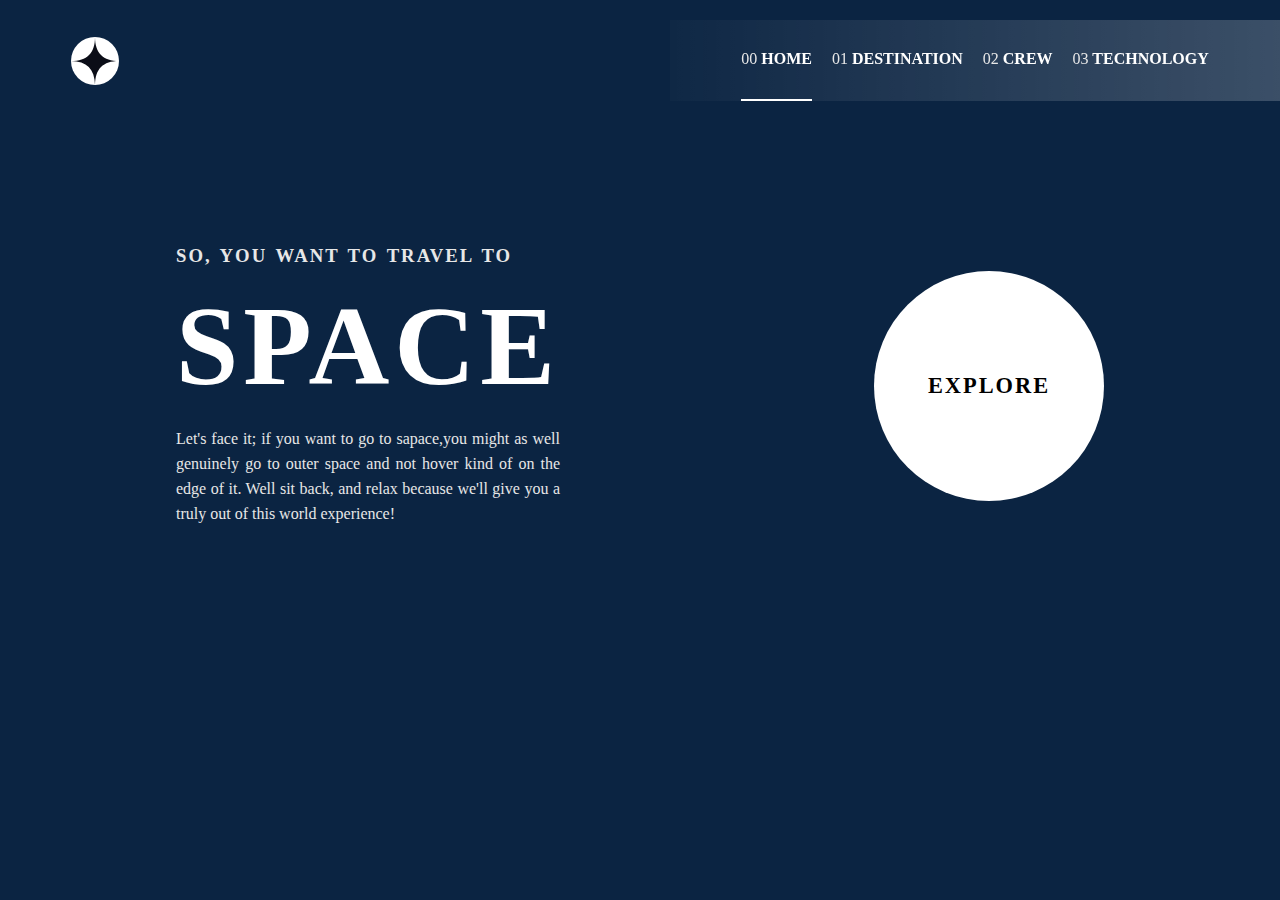
==== index.html @ b5adf83d "Update index.html" ====
<!DOCTYPE html>
<html dir="ltr" lang="en">
    <head>
    <meta charset="utf-8">
        <title>project_18-media_query</title>
        <link rel="stylesheet" href="project_18-media_query.css" type="text/css">
        <meta name="viewport" content="width=device-width, initial-scale=1.0">
    </head>
    <body>
        <!-- start header -->
                                                <!-- <p class="paraghrapgh">hello world</p>
                                                <p class="paraghrapgh">hello world</p>
                                                <p class="paraghrapgh">hello world</p>      ==      p.{hello world}.paraghrapgh*5
                                                <p class="paraghrapgh">hello world</p>
                                                <p class="paraghrapgh">hello world</p> -->
        <!-- Start <header> -->
        <!-- header_top -->
        <div id="header_top">
            <!-- navbar -->
            <div class="navbar">
                <!-- logo -->
                <div class="logo">
                    <svg xmlns="http://www.w3.org/2000/svg" width="48" height="48"><g fill="none" fill-rule="evenodd"><circle cx="24" cy="24" r="24" fill="#FFF"/><path fill="#0B0D17" d="M24 0c0 16-8 24-24 24 15.718.114 23.718 8.114 24 24 0-16 8-24 24-24-16 0-24-8-24-24z"/></g></svg>
                </div>
                <div class="line"></div>
                <!-- navigation -->
                <nav class="nav_main">
                    <ul>
                        <li><a href="#"><span>00</span> HOME</a></li>
                        <li><a href="#"><span>01</span> DESTINATION</a></li>
                        <li><a href="#"><span>02</span> CREW</a></li>
                        <li><a href="#"><span>03</span> TECHNOLOGY</a></li>
                    </ul>
                </nav>
                <!-- humbrger menu --> 
                <div class="humbrger_menu">
                    <div class="bar"></div>
                    <div class="bar"></div>
                    <div class="bar"></div>
                </div>
            </div>
        </div>
        <!-- header_bottom -->
        <div id="header_bottom" title="Home">
            <div class="container">
                <!-- content_left -->
                <div class="content_left">
                    <h3>SO, YOU WANT TO TRAVEL TO</h3>
                    <h1>SPACE</h1>
                    <p>Let's face it; if you want to go to sapace,you might as well genuinely go to outer space and not hover kind of on the edge of it. Well sit back, and relax because we'll give you a truly out of this world experience!</p>
                </div>
                <!-- content_right -->
                <div class="content_right">
                    <div class="circle">
                        <h3>EXPLORE</h3>
                    </div>
                </div>
            </div>
        </div>
        <!-- end header bottom -->
        <!-- end </header> -->
        <!-- start main -->
        <main id="main">
            <section class="destination">

            </section>
        </main>

    </body>
</html>
---- project_18-media_query.css ----
*{margin: 0px;padding: 0px;box-sizing: border-box;list-style: none;outline: none;text-decoration: none;}
body{min-height: 100vh;font-family: 'Libre Baskerville', serif;background-color: #0b2442;}
:root{
    --value:71.25px;
}
/* start header_top */
body  #header_top{max-width:1440px;margin: 0px auto; min-height: var(--value);position: sticky;top:20px;z-index: 1;}
    /* start navbar */
body  #header_top .navbar{width: 95%;min-height: inherit;display: flex;justify-content: flex-end;align-items: center;position: relative;margin-left: 5%;}
        /* start logo */
body  #header_top .navbar .logo{position: absolute;left: 0px;}
body  #header_top .navbar .logo svg{display: block;}
        /* start line */
body  #header_top .navbar .line{width: 500px;height: 1px;background-color:#fff;position: absolute;left: calc(5% + 48px);z-index: 1;}
        /* start nav_main */
body  #header_top .navbar .nav_main{padding-right: 192px;padding-left: 10%;-webkit-backdrop-filter: blur(10px);-moz-backdrop-filter: blur(10px);backdrop-filter: blur(10px);background-image:linear-gradient(to left ,rgb(255,255,255,.2),rgb(255,255,255,.02));}
body  #header_top .navbar .nav_main ul{display: flex;}
body  #header_top .navbar .nav_main ul li a{padding: 30px 0px;margin-right: 20px;border-bottom:2.5px solid rgba(255, 255, 255, 0);color: #fff;font-weight: bold;display: inline-block;height: 81px;}
body  #header_top .navbar .nav_main ul li:first-child a{border-bottom:2.5px solid #fff;}
body  #header_top .navbar .nav_main ul li:last-child a{margin-right: 0px;}
body  #header_top .navbar .nav_main ul li a span{color: rgb(231, 231, 231);font-weight:initial;}
body  #header_top .navbar .nav_main ul li a:hover{border-bottom:2.5px solid #fff;color: #fff;}
        /* start humbrger_menu */
body  #header_top .navbar .humbrger_menu{width:29px;height:21px;display: none;flex-direction: column;justify-content: space-between;}
body  #header_top .navbar .humbrger_menu .bar{width: 100%;height: 2px;background-color: #fff;}
/* start header_bottom */
body  #header_bottom{max-width:1440px;margin: 0px auto;min-height: 700px;background-image: url('images/starter-code/assets/home/background-home-desktop.jpg');background-repeat: no-repeat;background-size: cover;position: relative;top: -81px;}
body  #header_bottom .container{width: calc(80% - calc(48px * 2));min-height: calc(700px - var(--value));position: absolute;bottom: 0px;left: 50%;transform: translateX(-50%);display: flex;justify-content: space-between;align-items: center;}
    /* start content_left */
body #header_bottom .container .content_left h3, .content_left  h1, .content_left  p{color: #fff;}
body  #header_bottom .container .content_left h3{word-spacing: 2px;letter-spacing: 2px;color:rgb(231, 231, 231);}
body  #header_bottom .container .content_left h1{font-size: 7em;display: inline-block;letter-spacing: 5px;margin: 15px 0px;}
body  #header_bottom .container .content_left p{max-width: 384px;text-align: justify;line-height: 25px;color:rgb(231, 231, 231) ;}
    /* start content_right */
body  #header_bottom .container .content_right{WIDTH: 230PX;height: 230px;background: #fff;display: flex;justify-content: center;align-items: center;border-radius: 50%;}
body  #header_bottom .container .content_right h3{letter-spacing: 2px;font-size: 1.4rem;}
@media(min-width:280px) and (max-width:1345px){
    body  #header_top .navbar .logo{left: var(--value);}
    body  #header_top .navbar .line{display: none;}
    body  #header_top .navbar{width: 100%; margin: 0px auto;}
    body  #header_top .navbar .nav_main{padding-right: var(--value);padding-left: var(--value);}
}
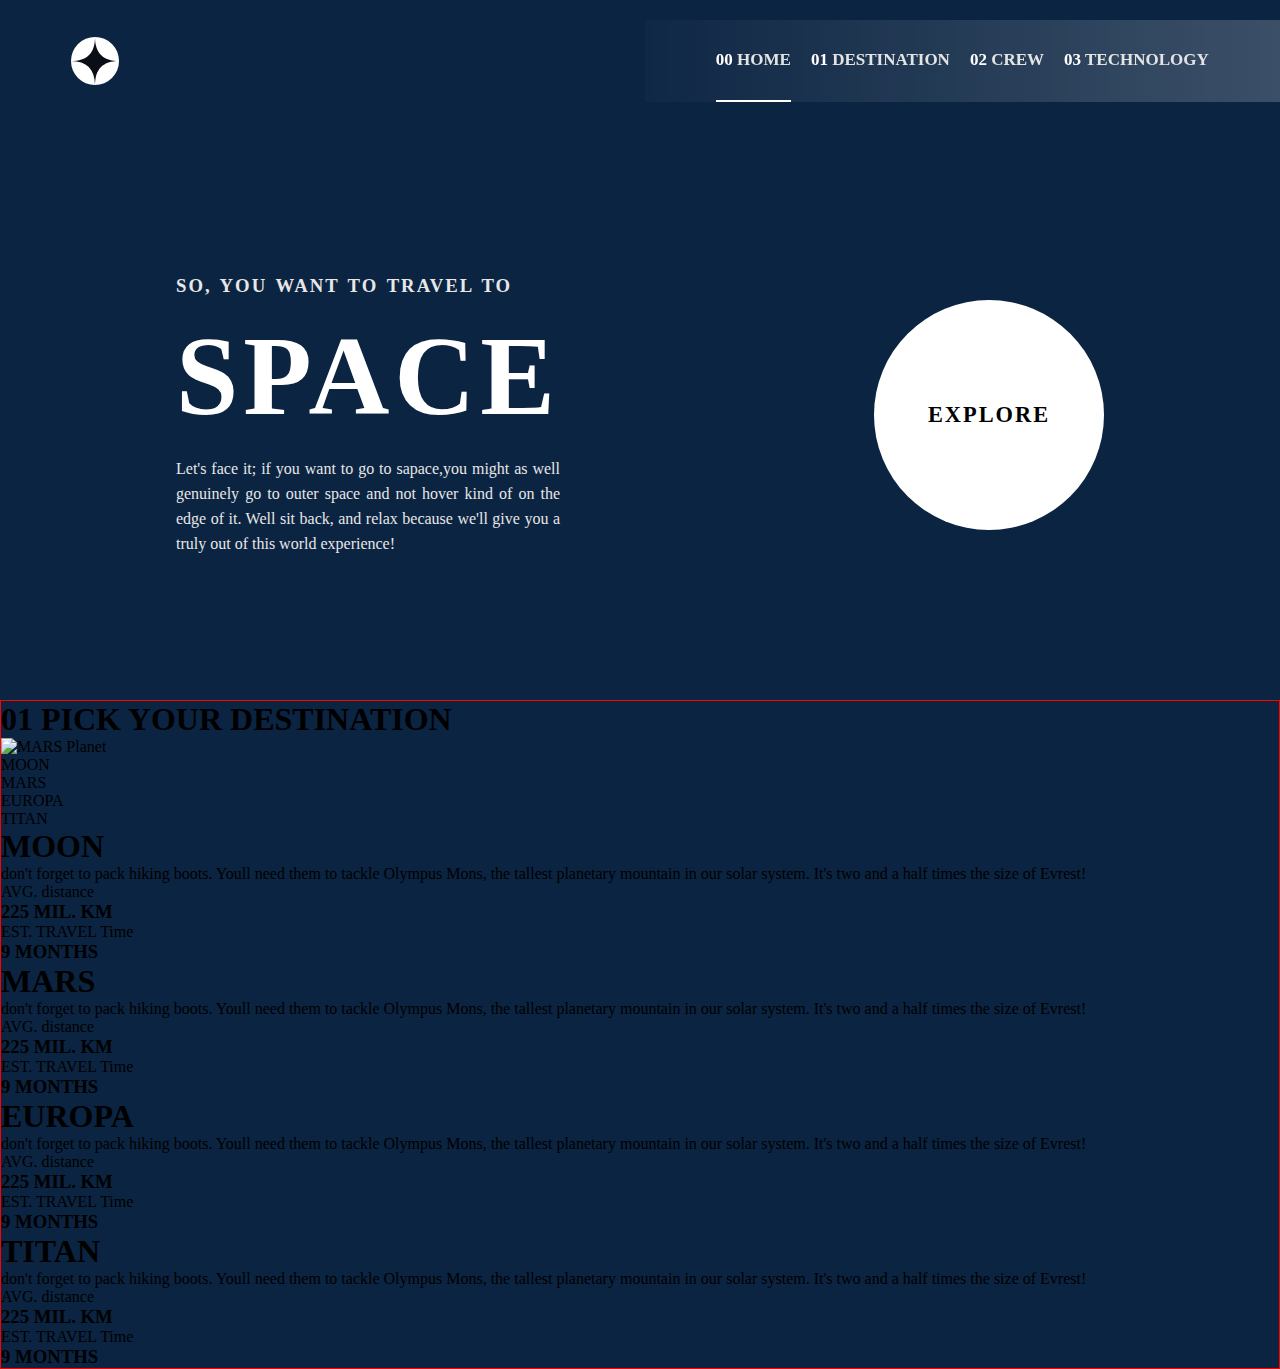
==== commit 70234bb5: "Update index.html" ====
--- a/index.html
+++ b/index.html
@@ -5,6 +5,9 @@
         <title>project_18-media_query</title>
         <link rel="stylesheet" href="project_18-media_query.css" type="text/css">
         <meta name="viewport" content="width=device-width, initial-scale=1.0">
+        <link rel="preconnect" href="https://fonts.googleapis.com">
+<!-- <link rel="preconnect" href="https://fonts.gstatic.com" crossorigin>
+<link href="https://fonts.googleapis.com/css2?family=Libre+Baskerville&display=swap" rel="stylesheet"> -->
     </head>
     <body>
         <!-- start header -->
@@ -26,8 +29,8 @@
                 <!-- navigation -->
                 <nav class="nav_main">
                     <ul>
-                        <li><a href="#"><span>00</span> HOME</a></li>
-                        <li><a href="#"><span>01</span> DESTINATION</a></li>
+                        <li><a href="#header_bottom"><span>00</span> HOME</a></li>
+                        <li><a href="#destination"><span>01</span> DESTINATION</a></li>
                         <li><a href="#"><span>02</span> CREW</a></li>
                         <li><a href="#"><span>03</span> TECHNOLOGY</a></li>
                     </ul>
@@ -61,9 +64,104 @@
         <!-- end </header> -->
         <!-- start main -->
         <main id="main">
-            <section class="destination">
+            <!-- start destination -->
+            <section id="destination">
+                <div class="container">
+                    <h1><span>01</span> PICK YOUR DESTINATION</h1>
+                    <!-- satrt content -->
+                    <div class="content">
+                        <!-- satrt contentLeft -->
+                        <div class="contentLeft">
+                            <img src="\images\starter-code\assets\destination\image-mars.png" alt="MARS Planet">
+                        </div>
+                        <!-- satrt contentRight -->
+                        <div class="contentRight">
+                            <!-- satrt list -->
+                            <nav>
+                                <ul class="list">
+                                    <div class="item"><a title="MOON">MOON</a></div>
+                                    <div class="item"><a title="MARS">MARS</a></div>
+                                    <div class="item"><a title="EUROPA">EUROPA</a></div>
+                                    <div class="item"><a title="TITAN">TITAN</a></div>
+                                </ul>
+                            </nav>
+                            <!-- start discriptionPlanet -->
+                            <div class="discriptionPlanet">
+                                <!-- planet moon -->
+                                <div class="planet moon">
+                                    <h1>MOON</h1>
+                                    <p>don't forget to pack hiking boots. Youll need them to tackle Olympus Mons, the tallest planetary mountain in our solar system. It's two and a half times the size of Evrest!</p>
+                                    <div class="line"></div>
+                                    <!-- start distance Time Discription -->
+                                    <div class="distanceTimeDiscription">
+                                        <div class="distance">
+                                            <span>AVG. distance</span>
+                                            <h3>225 MIL. KM</h3>
+                                        </div>
+                                        <div class="travelTime">
+                                            <span>EST. TRAVEL Time</span>
+                                            <h3>9 MONTHS</h3>
+                                        </div>
+                                    </div>
+                                </div>
+                                <!-- planet mars -->
+                                <div class="planet mars">
+                                    <h1>MARS</h1>
+                                    <p>don't forget to pack hiking boots. Youll need them to tackle Olympus Mons, the tallest planetary mountain in our solar system. It's two and a half times the size of Evrest!</p>
+                                    <div class="line"></div>
+                                    <div class="distanceTimeDiscription">
+                                        <div class="distance">
+                                            <span>AVG. distance</span>
+                                            <h3>225 MIL. KM</h3>
+                                        </div>
+                                        <div class="travelTime">
+                                            <span>EST. TRAVEL Time</span>
+                                            <h3>9 MONTHS</h3>
+                                        </div>
+                                    </div>
+                                </div>
+                                <!-- planet europa -->
+                                <div class="planet europa">
+                                    <h1>EUROPA</h1>
+                                    <p>don't forget to pack hiking boots. Youll need them to tackle Olympus Mons, the tallest planetary mountain in our solar system. It's two and a half times the size of Evrest!</p>
+                                    <div class="line"></div>
+                                    <div class="distanceTimeDiscription">
+                                        <div class="distance">
+                                            <span>AVG. distance</span>
+                                            <h3>225 MIL. KM</h3>
+                                        </div>
+                                        <div class="travelTime">
+                                            <span>EST. TRAVEL Time</span>
+                                            <h3>9 MONTHS</h3>
+                                        </div>
+                                    </div>
+                                </div>
+                                <!-- planet titan -->
+                                <div class="planet titan">
+                                    <h1>TITAN</h1>
+                                    <p>don't forget to pack hiking boots. Youll need them to tackle Olympus Mons, the tallest planetary mountain in our solar system. It's two and a half times the size of Evrest!</p>
+                                    <div class="line"></div>
+                                    <div class="distanceTimeDiscription">
+                                        <div class="distance">
+                                            <span>AVG. distance</span>
+                                            <h3>225 MIL. KM</h3>
+                                        </div>
+                                        <div class="travelTime">
+                                            <span>EST. TRAVEL Time</span>
+                                            <h3>9 MONTHS</h3>
+                                        </div>
+                                    </div>
+                                </div>
+                            </div>
+                            <!-- end discriptionPlanet -->
+                        </div>
+                    </div>
+                    <!-- end content -->
+                </div>
+                <!-- end container -->
+            </section>
+            <!-- start section -->
 
-            </section>
         </main>
 
     </body>
--- a/project_18-media_query.css
+++ b/project_18-media_query.css
@@ -1,10 +1,10 @@
-*{margin: 0px;padding: 0px;box-sizing: border-box;list-style: none;outline: none;text-decoration: none;}
+*{margin: 0px;padding: 0px; box-sizing: border-box;list-style: none;outline: none;text-decoration: none;}
 body{min-height: 100vh;font-family: 'Libre Baskerville', serif;background-color: #0b2442;}
 :root{
     --value:71.25px;
 }
 /* start header_top */
-body  #header_top{max-width:1440px;margin: 0px auto; min-height: var(--value);position: sticky;top:20px;z-index: 1;}
+body  #header_top{max-width:1440px;margin: 0px auto; min-height: var(--value);position: fixed;top:20px;z-index: 1;width: 100%;left: 50%;transform: translateX(-50%);}
     /* start navbar */
 body  #header_top .navbar{width: 95%;min-height: inherit;display: flex;justify-content: flex-end;align-items: center;position: relative;margin-left: 5%;}
         /* start logo */
@@ -15,17 +15,17 @@
         /* start nav_main */
 body  #header_top .navbar .nav_main{padding-right: 192px;padding-left: 10%;-webkit-backdrop-filter: blur(10px);-moz-backdrop-filter: blur(10px);backdrop-filter: blur(10px);background-image:linear-gradient(to left ,rgb(255,255,255,.2),rgb(255,255,255,.02));}
 body  #header_top .navbar .nav_main ul{display: flex;}
-body  #header_top .navbar .nav_main ul li a{padding: 30px 0px;margin-right: 20px;border-bottom:2.5px solid rgba(255, 255, 255, 0);color: #fff;font-weight: bold;display: inline-block;height: 81px;}
+body  #header_top .navbar .nav_main ul li a{padding: 30px 0px;margin-right: 20px;border-bottom:2.5px solid rgba(255, 255, 255, 0);color: rgb(228, 228, 228);font-weight: bold;display: inline-block;font-size: 17px;}
 body  #header_top .navbar .nav_main ul li:first-child a{border-bottom:2.5px solid #fff;}
 body  #header_top .navbar .nav_main ul li:last-child a{margin-right: 0px;}
-body  #header_top .navbar .nav_main ul li a span{color: rgb(231, 231, 231);font-weight:initial;}
+body  #header_top .navbar .nav_main ul li a span{font-weight:bold;color: #fff;}
 body  #header_top .navbar .nav_main ul li a:hover{border-bottom:2.5px solid #fff;color: #fff;}
         /* start humbrger_menu */
-body  #header_top .navbar .humbrger_menu{width:29px;height:21px;display: none;flex-direction: column;justify-content: space-between;}
-body  #header_top .navbar .humbrger_menu .bar{width: 100%;height: 2px;background-color: #fff;}
+body  #header_top .navbar .humbrger_menu{width:29px;height:21px;display: none;flex-direction: column;justify-content: space-between;position: absolute;right:71.25px;cursor: pointer;}
+body  #header_top .navbar .humbrger_menu .bar{width: 100%;height: 2.5px;background-color: #fff;}
 /* start header_bottom */
-body  #header_bottom{max-width:1440px;margin: 0px auto;min-height: 700px;background-image: url('images/starter-code/assets/home/background-home-desktop.jpg');background-repeat: no-repeat;background-size: cover;position: relative;top: -81px;}
-body  #header_bottom .container{width: calc(80% - calc(48px * 2));min-height: calc(700px - var(--value));position: absolute;bottom: 0px;left: 50%;transform: translateX(-50%);display: flex;justify-content: space-between;align-items: center;}
+body  #header_bottom{max-width:1440px;margin: 0px auto;min-height: 700px;background-image: url('images/starter-code/assets/home/background-home-desktop.jpg');background-repeat: no-repeat;background-size: 100% 100%;position: relative;}
+body  #header_bottom .container{width: calc(80% - calc(48px * 2));min-height: calc(700px - var(--value));position: absolute;top: 101px;left: 50%;transform: translateX(-50%);display: flex;justify-content: space-between;align-items: center;}
     /* start content_left */
 body #header_bottom .container .content_left h3, .content_left  h1, .content_left  p{color: #fff;}
 body  #header_bottom .container .content_left h3{word-spacing: 2px;letter-spacing: 2px;color:rgb(231, 231, 231);}
@@ -34,9 +34,36 @@
     /* start content_right */
 body  #header_bottom .container .content_right{WIDTH: 230PX;height: 230px;background: #fff;display: flex;justify-content: center;align-items: center;border-radius: 50%;}
 body  #header_bottom .container .content_right h3{letter-spacing: 2px;font-size: 1.4rem;}
-@media(min-width:280px) and (max-width:1345px){
+@media(min-width:280px) and (max-width:1390px){
     body  #header_top .navbar .logo{left: var(--value);}
     body  #header_top .navbar .line{display: none;}
     body  #header_top .navbar{width: 100%; margin: 0px auto;}
     body  #header_top .navbar .nav_main{padding-right: var(--value);padding-left: var(--value);}
 }
+@media(min-width:280px) and (max-width:910px){
+    body  #header_top .navbar .nav_main ul li a span{display: none;}
+    body  #header_bottom{min-height: calc(730px + 29.75px);background-image: url('images/starter-code/assets/home/background-home-tablet.jpg');}
+    body  #header_bottom .container{flex-direction: column;justify-content: center;}
+    body  #header_bottom .container .content_left :is(h3,h1,p){text-align: center;}
+    body  #header_bottom .container .content_left h1{margin:0px 0px;}
+    body  #header_bottom .container .content_right{margin-top: 30px;}
+}
+@media(min-width:280px) and (max-width:625px){
+    body  #header_top .navbar .logo{left: 35px;}
+    body  #header_top .navbar .humbrger_menu{right: 35px;}
+    body  #header_top .navbar .nav_main{position: fixed;top: 0px;left: 100%;transform: translate(0%); width: 100%;min-height: 100vh;}
+    body  #header_top .navbar .nav_main ul{display:initial;}
+    body  #header_top .navbar .nav_main ul li{display: block;}
+    body  #header_top .navbar .humbrger_menu{display: flex;}
+    body  #header_bottom{background-image: url('images/starter-code/assets/home/background-home-mobile.jpg');}
+    body  #header_bottom .container{width: calc(100% - 50px);position: relative;left: 0px;transform: initial;margin: 0px auto;}
+    body  #header_bottom .container .content_left{width: 100%;}
+    body  #header_bottom .container .content_left h3{font-size: 18px;}
+    body  #header_bottom .container .content_left h1{font-size: 4em;margin: .1em 0px;text-align: center;display: block;}
+    body  #header_bottom .container .content_left p{margin: 0px auto;}
+    body #header_bottom .container .content_right {WIDTH: 210PX;height: 210px;}
+}
+/* start main */
+    /* start destination */
+body #main{max-width: 1440px;border: 1px solid red;margin: 0px auto;}
+body #main .destination{min-height: 700px;width: 100%;background-color: rgba(156, 114, 58, 0.379);}
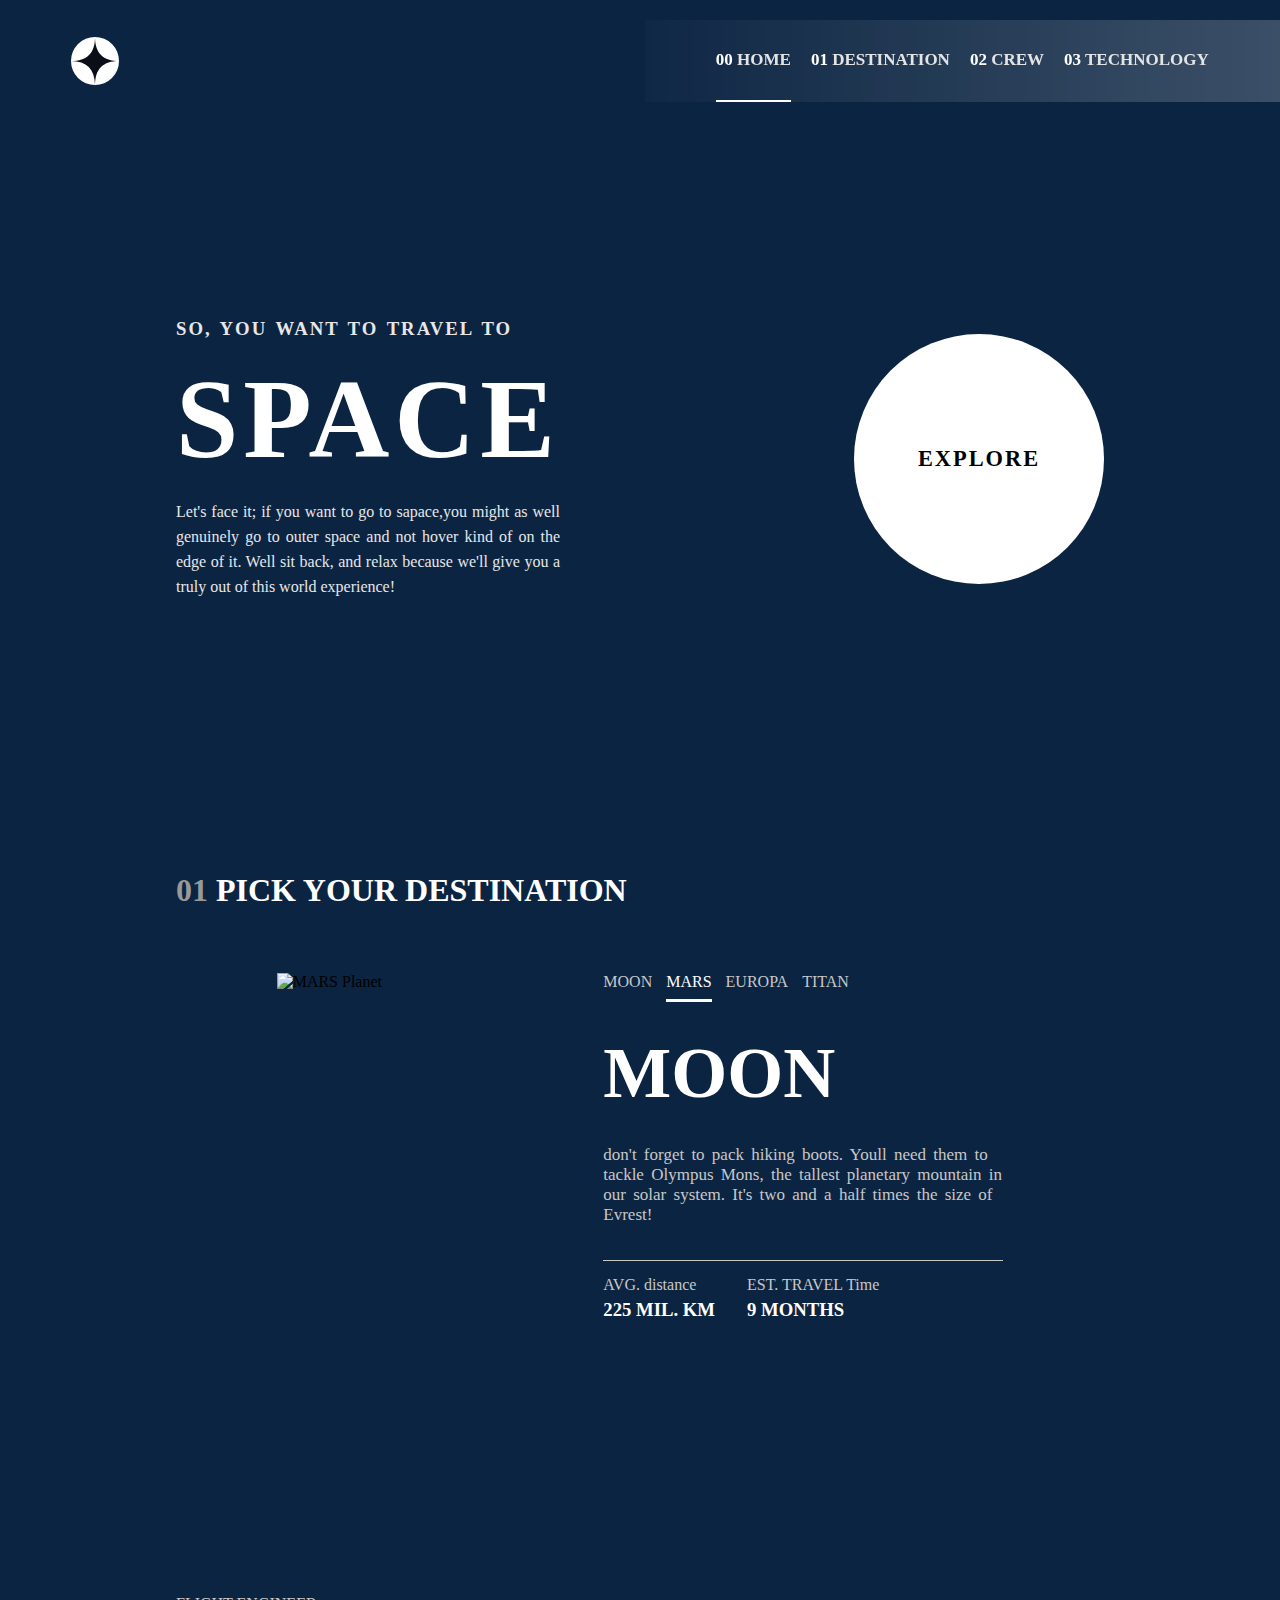
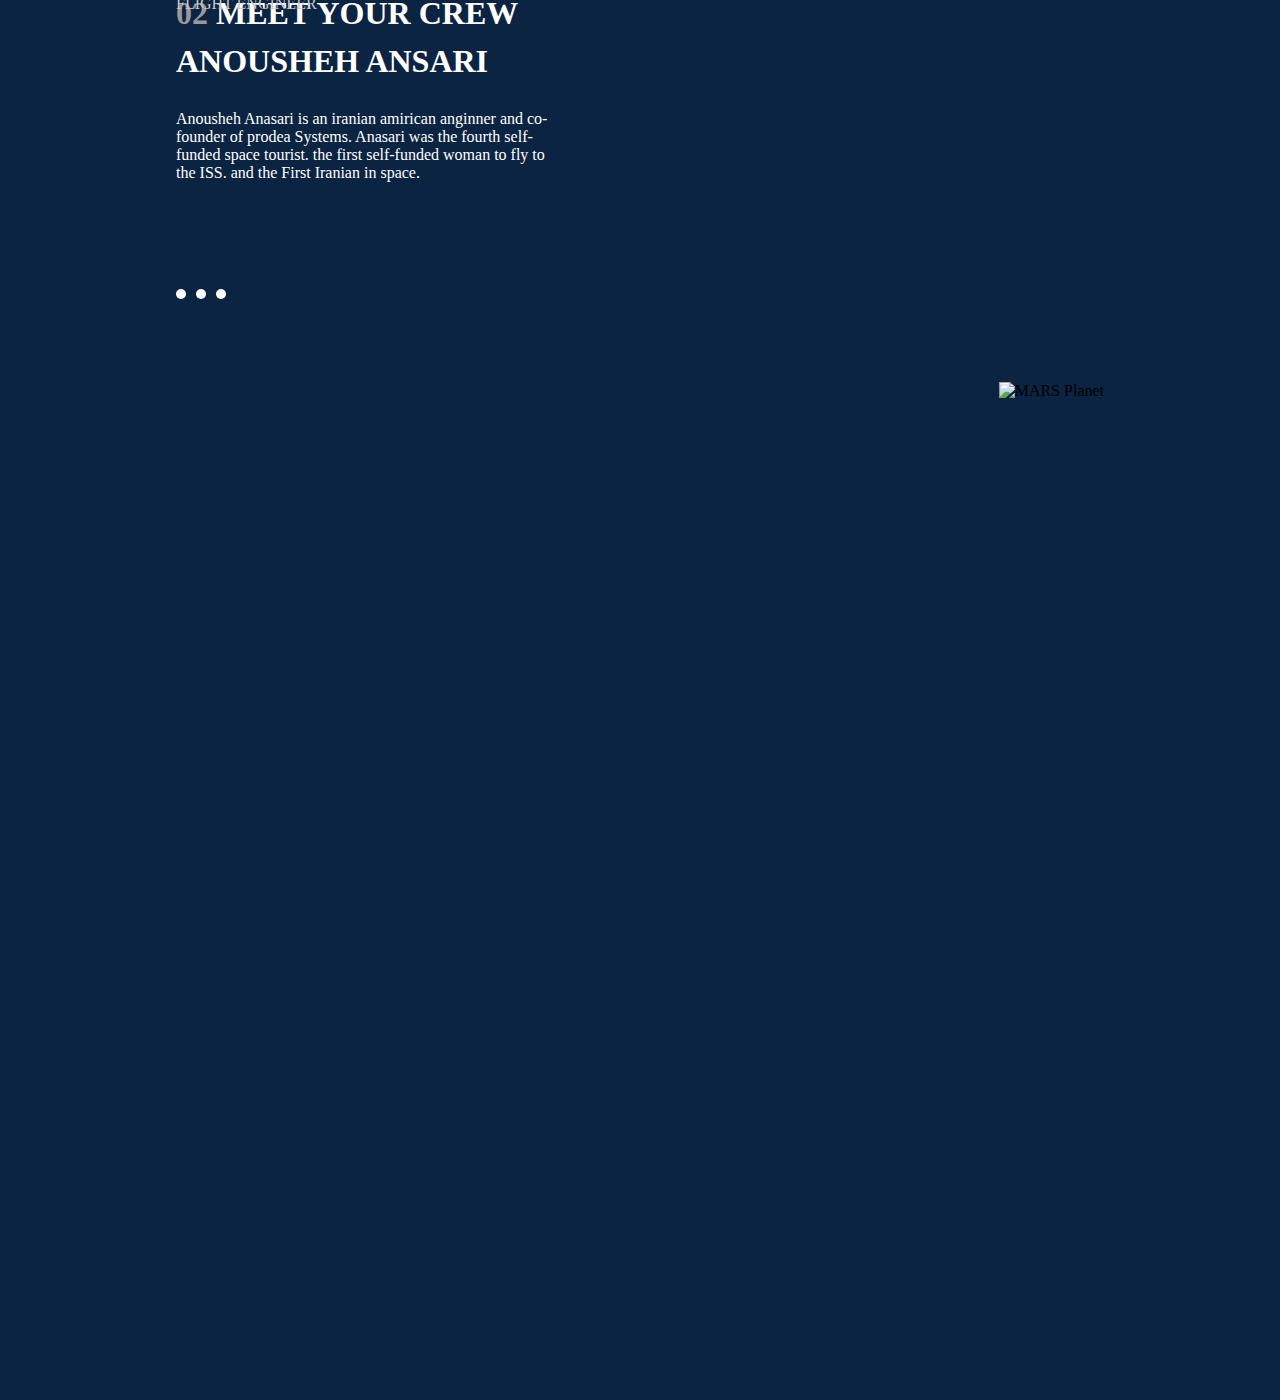
==== commit 86e545da: "Update index.html" ====
--- a/index.html
+++ b/index.html
@@ -31,7 +31,7 @@
                     <ul>
                         <li><a href="#header_bottom"><span>00</span> HOME</a></li>
                         <li><a href="#destination"><span>01</span> DESTINATION</a></li>
-                        <li><a href="#"><span>02</span> CREW</a></li>
+                        <li><a href="#crew"><span>02</span> CREW</a></li>
                         <li><a href="#"><span>03</span> TECHNOLOGY</a></li>
                     </ul>
                 </nav>
@@ -61,7 +61,7 @@
             </div>
         </div>
         <!-- end header bottom -->
-        <!-- end </header> -->
+        <!-- end header -->
         <!-- start main -->
         <main id="main">
             <!-- start destination -->
@@ -161,7 +161,28 @@
                 <!-- end container -->
             </section>
             <!-- start section -->
-
+            <section id="crew">
+                <div class="container">
+                    <h1><span>02</span> MEET YOUR CREW</h1>
+                    <!-- start content -->
+                    <div class="content">
+                        <!-- start contentLeft -->
+                        <div class="contentLeft">
+                            <span>FLIGHT ENGINEER</span>
+                            <h1>ANOUSHEH ANSARI</h1>
+                            <p>Anousheh Anasari is an iranian amirican anginner and co- founder of prodea Systems. Anasari was the fourth self-funded space tourist. the first self-funded woman to fly to the ISS. and the First Iranian in space.</p>
+                            <div class="circles">
+                                <div class="circle c0"></div>
+                                <div class="circle c1"></div>
+                                <div class="circle c2"></div>
+                            </div>
+                        </div>
+                            <!-- start contentRight -->
+                        <div class="contentRight">
+                            <img src="\images\starter-code\assets\crew\image-anousheh-ansari.png" alt="MARS Planet">
+                        </div>
+                </div>
+            </section>
         </main>
 
     </body>
--- a/project_18-media_query.css
+++ b/project_18-media_query.css
@@ -1,5 +1,6 @@
 *{margin: 0px;padding: 0px; box-sizing: border-box;list-style: none;outline: none;text-decoration: none;}
-body{min-height: 100vh;font-family: 'Libre Baskerville', serif;background-color: #0b2442;}
+html{scroll-behavior: smooth;}
+body{min-height: 3000px/*100vh*/;font-family: 'Barlow"sans-serif','Libre Baskerville', serif;background-color: #0b2442;}
 :root{
     --value:71.25px;
 }
@@ -24,15 +25,15 @@
 body  #header_top .navbar .humbrger_menu{width:29px;height:21px;display: none;flex-direction: column;justify-content: space-between;position: absolute;right:71.25px;cursor: pointer;}
 body  #header_top .navbar .humbrger_menu .bar{width: 100%;height: 2.5px;background-color: #fff;}
 /* start header_bottom */
-body  #header_bottom{max-width:1440px;margin: 0px auto;min-height: 700px;background-image: url('images/starter-code/assets/home/background-home-desktop.jpg');background-repeat: no-repeat;background-size: 100% 100%;position: relative;}
-body  #header_bottom .container{width: calc(80% - calc(48px * 2));min-height: calc(700px - var(--value));position: absolute;top: 101px;left: 50%;transform: translateX(-50%);display: flex;justify-content: space-between;align-items: center;}
+body  #header_bottom{max-width:1440px;min-height: 700px;margin: 0px auto;background-image: url('images/starter-code/assets/home/background-home-desktop.jpg');background-repeat: no-repeat;background-size: 100% 100%;padding: calc(101px + var(--value)) 0px 101px 0px;}
+body  #header_bottom .container{width: calc(80% - calc(48px * 2)); display: flex;justify-content: space-between;align-items: center;margin: 0px auto;position: relative;top: calc(599px - 101px - var(--value) - 281px);}
     /* start content_left */
 body #header_bottom .container .content_left h3, .content_left  h1, .content_left  p{color: #fff;}
 body  #header_bottom .container .content_left h3{word-spacing: 2px;letter-spacing: 2px;color:rgb(231, 231, 231);}
 body  #header_bottom .container .content_left h1{font-size: 7em;display: inline-block;letter-spacing: 5px;margin: 15px 0px;}
 body  #header_bottom .container .content_left p{max-width: 384px;text-align: justify;line-height: 25px;color:rgb(231, 231, 231) ;}
     /* start content_right */
-body  #header_bottom .container .content_right{WIDTH: 230PX;height: 230px;background: #fff;display: flex;justify-content: center;align-items: center;border-radius: 50%;}
+body  #header_bottom .container .content_right{WIDTH: 250PX;height: 250px;background: #fff;display: flex;justify-content: center;align-items: center;border-radius: 50%;}
 body  #header_bottom .container .content_right h3{letter-spacing: 2px;font-size: 1.4rem;}
 @media(min-width:280px) and (max-width:1390px){
     body  #header_top .navbar .logo{left: var(--value);}
@@ -40,10 +41,10 @@
     body  #header_top .navbar{width: 100%; margin: 0px auto;}
     body  #header_top .navbar .nav_main{padding-right: var(--value);padding-left: var(--value);}
 }
-@media(min-width:280px) and (max-width:910px){
+@media(min-width:280px) and (max-width:925px){
     body  #header_top .navbar .nav_main ul li a span{display: none;}
-    body  #header_bottom{min-height: calc(730px + 29.75px);background-image: url('images/starter-code/assets/home/background-home-tablet.jpg');}
-    body  #header_bottom .container{flex-direction: column;justify-content: center;}
+    body  #header_bottom{background-image: url('images/starter-code/assets/home/background-home-tablet.jpg');}
+    body  #header_bottom .container{flex-direction: column;justify-content: center;position: static;}
     body  #header_bottom .container .content_left :is(h3,h1,p){text-align: center;}
     body  #header_bottom .container .content_left h1{margin:0px 0px;}
     body  #header_bottom .container .content_right{margin-top: 30px;}
@@ -56,14 +57,75 @@
     body  #header_top .navbar .nav_main ul li{display: block;}
     body  #header_top .navbar .humbrger_menu{display: flex;}
     body  #header_bottom{background-image: url('images/starter-code/assets/home/background-home-mobile.jpg');}
-    body  #header_bottom .container{width: calc(100% - 50px);position: relative;left: 0px;transform: initial;margin: 0px auto;}
+    body  #header_bottom .container{width: calc(100% - 50px);transform: initial;margin: 0px auto;}
     body  #header_bottom .container .content_left{width: 100%;}
-    body  #header_bottom .container .content_left h3{font-size: 18px;}
+    body  #header_bottom .container .content_left h3{font-size: 16px;}
     body  #header_bottom .container .content_left h1{font-size: 4em;margin: .1em 0px;text-align: center;display: block;}
     body  #header_bottom .container .content_left p{margin: 0px auto;}
     body #header_bottom .container .content_right {WIDTH: 210PX;height: 210px;}
 }
 /* start main */
-    /* start destination */
-body #main{max-width: 1440px;border: 1px solid red;margin: 0px auto;}
-body #main .destination{min-height: 700px;width: 100%;background-color: rgba(156, 114, 58, 0.379);}
+    /* start main */
+body #main{max-width: 1440px;margin: 0px auto;}
+/* start destination */
+body #main section{min-height: 700px;width: 100%;background-image:url('/images/starter-code/assets/destination/background-destination-desktop.jpg');background-repeat: no-repeat;background-size: 100% 100%;padding: calc(101px + var(--value)) 0px 101px 0px;}
+body #main section .container{width: calc(80% - calc(48px * 2));/*min-height: calc(700px - 101px - var(--value));*/margin: 0px auto;}
+    /* start h1 title */
+body #main section .container > h1{color: #fff;}
+body #main section .container > h1 span{color:rgb(153, 153, 153)}
+body #main section .container .content{display: flex;justify-content: space-around;margin-top: 4em;flex-wrap: wrap;}
+        /* start contentLeft */
+body #main section .container .content .contentLeft{max-width: 380px;}
+body #main section .container .content .contentLeft img{display: block;width: 100%;}
+            /* start contentRight */
+body #main section .container .content .contentRight{max-width: 400px;margin-left: 20px;}
+body #main section .container .content .contentRight nav .list .item{display: inline-block;margin-right: 10px;}
+body #main section .container .content .contentRight nav .list .item:last-child{margin-right: 0px;}
+body #main section .container .content .contentRight nav .list .item a{display: block; color: rgb(200, 200, 200);border-bottom: 3px solid transparent;cursor: pointer;padding-bottom: 8px;}
+body #main section .container .content .contentRight nav .list .item:nth-child(2) a{color: #fff;border-bottom-color: #fff;}
+body #main section .container .content .contentRight nav .list .item a:hover{color: #fff; border-bottom-color:#fff;}
+                /* start discriptionPlanet */
+body #main section .container .content .contentRight .discriptionPlanet .planet:nth-child(n+2){display: none;}
+body #main section .container .content .contentRight .discriptionPlanet .planet h1{color: #fff;font-size: 4.5em;margin-top:30px;}
+body #main section .container .content .contentRight .discriptionPlanet .planet p{color: rgb(200, 200, 200);margin:30px 0px 35px 0px;word-spacing: 3px;font-size: 17px;}
+body #main section .container .content .contentRight .discriptionPlanet .planet .line{width: 100%;height:1px;background-color:  rgb(200, 200, 200);margin-bottom: 15px;}
+                    /* start distanceTimeDiscription */
+body #main section .container .content .contentRight .discriptionPlanet .planet .distanceTimeDiscription{display: flex;}
+body #main section .container .content .contentRight .discriptionPlanet .planet .distanceTimeDiscription .distance{margin-right: 2em;}
+body #main section .container .content .contentRight .discriptionPlanet .planet .distanceTimeDiscription :is(.distance,.travelTime) span{display: block;color: rgb(200, 200, 200);}
+body #main section .container .content .contentRight .discriptionPlanet .planet .distanceTimeDiscription :is(.distance,.travelTime) h3{color: #fff;margin-top: 5px;}
+@media(min-width:280px) and (max-width:1119px){
+    body #main #destination{background-image:url('/images/starter-code/assets/destination/background-destination-tablet.jpg');}
+    body #main section .container{min-width: 65%;}
+    body #main section .container > h1{text-align: center;}
+    body #main section .container .content{flex-direction: column;align-items: center;}
+    body #main section .container .content .contentRight{margin: 50px 0px 0px 0px;}
+    body #main section .container .content .contentRight nav .list{display: flex;justify-content: center;}
+    body #main section .container .content .contentRight .discriptionPlanet .planet h1, p{text-align: center;}
+    body #main section .container .content .contentRight .discriptionPlanet .planet .distanceTimeDiscription{justify-content: center;flex-wrap: wrap;}
+}
+@media(min-width:280px) and (max-width:466px){    
+    body #main #destination{background-image:url('/images/starter-code/assets/destination/background-destination-mobile.jpg');}
+    body #main section .container .content .contentRight nav .list{max-width: 165px;flex-direction: column;align-items: center;margin: 0px auto;}
+    body #main section .container .content .contentRight nav .list .item{margin-right: 0px;}
+    body #main section .container .content .contentRight nav .list .item:nth-child(2) a{border-bottom-color: transparent;}
+    body #main section .container .content .contentRight nav .list .item a:hover{border-bottom-color: transparent;text-align: center;}
+    body #main section .container .content .contentRight .discriptionPlanet .planet h1{font-size: 3.5em;}
+    body #main section .container .content .contentRight .discriptionPlanet .planet .distanceTimeDiscription{flex-direction: column;}
+    body #main section .container .content .contentRight .discriptionPlanet .planet .distanceTimeDiscription .distance{margin-right: 0em;margin-bottom: 20px;}
+    body #main section .container .content .contentRight .discriptionPlanet .planet .distanceTimeDiscription :is(.distance,.travelTime) span,h3{text-align: center;}
+}
+/* end destination */
+/* start crew */
+body #main #crew{min-height: 700px;width: 100%;background-image:url('/images/starter-code/assets/crew/background-crew-desktop.jpg');background-repeat: no-repeat;background-size: 100% 100%;padding: calc(101px + var(--value)) 0px 0px 0px;}
+body #main #crew .container .content{justify-content: space-between;align-items: flex-end;}
+body #main #crew .container .content .contentLeft{position: relative;top: -101px;}
+body #main #crew .container .content .contentLeft span{color: rgb(200, 200, 200);;}
+body #main #crew .container .content .contentLeft :is(h1,p){color: #fff;}
+body #main #crew .container .content .contentLeft h1{margin:30px 0px;}
+body #main #crew .container .content .contentLeft p{margin-bottom: 107px;}
+body #main #crew .container .content .contentLeft .circles{display: flex;}
+body #main #crew .container .content .contentLeft .circles .circle{width: 10px;height: 10px;background-color: #fff;border-radius: 50%;}
+body #main #crew .container .content .contentLeft .circles .circle:nth-child(2){margin: 0px 10px;}
+body #main #crew .container .content .contentRight{max-width: 575px;position: relative;}
+body #main #crew .container .content .contentRight img{width:100%;}
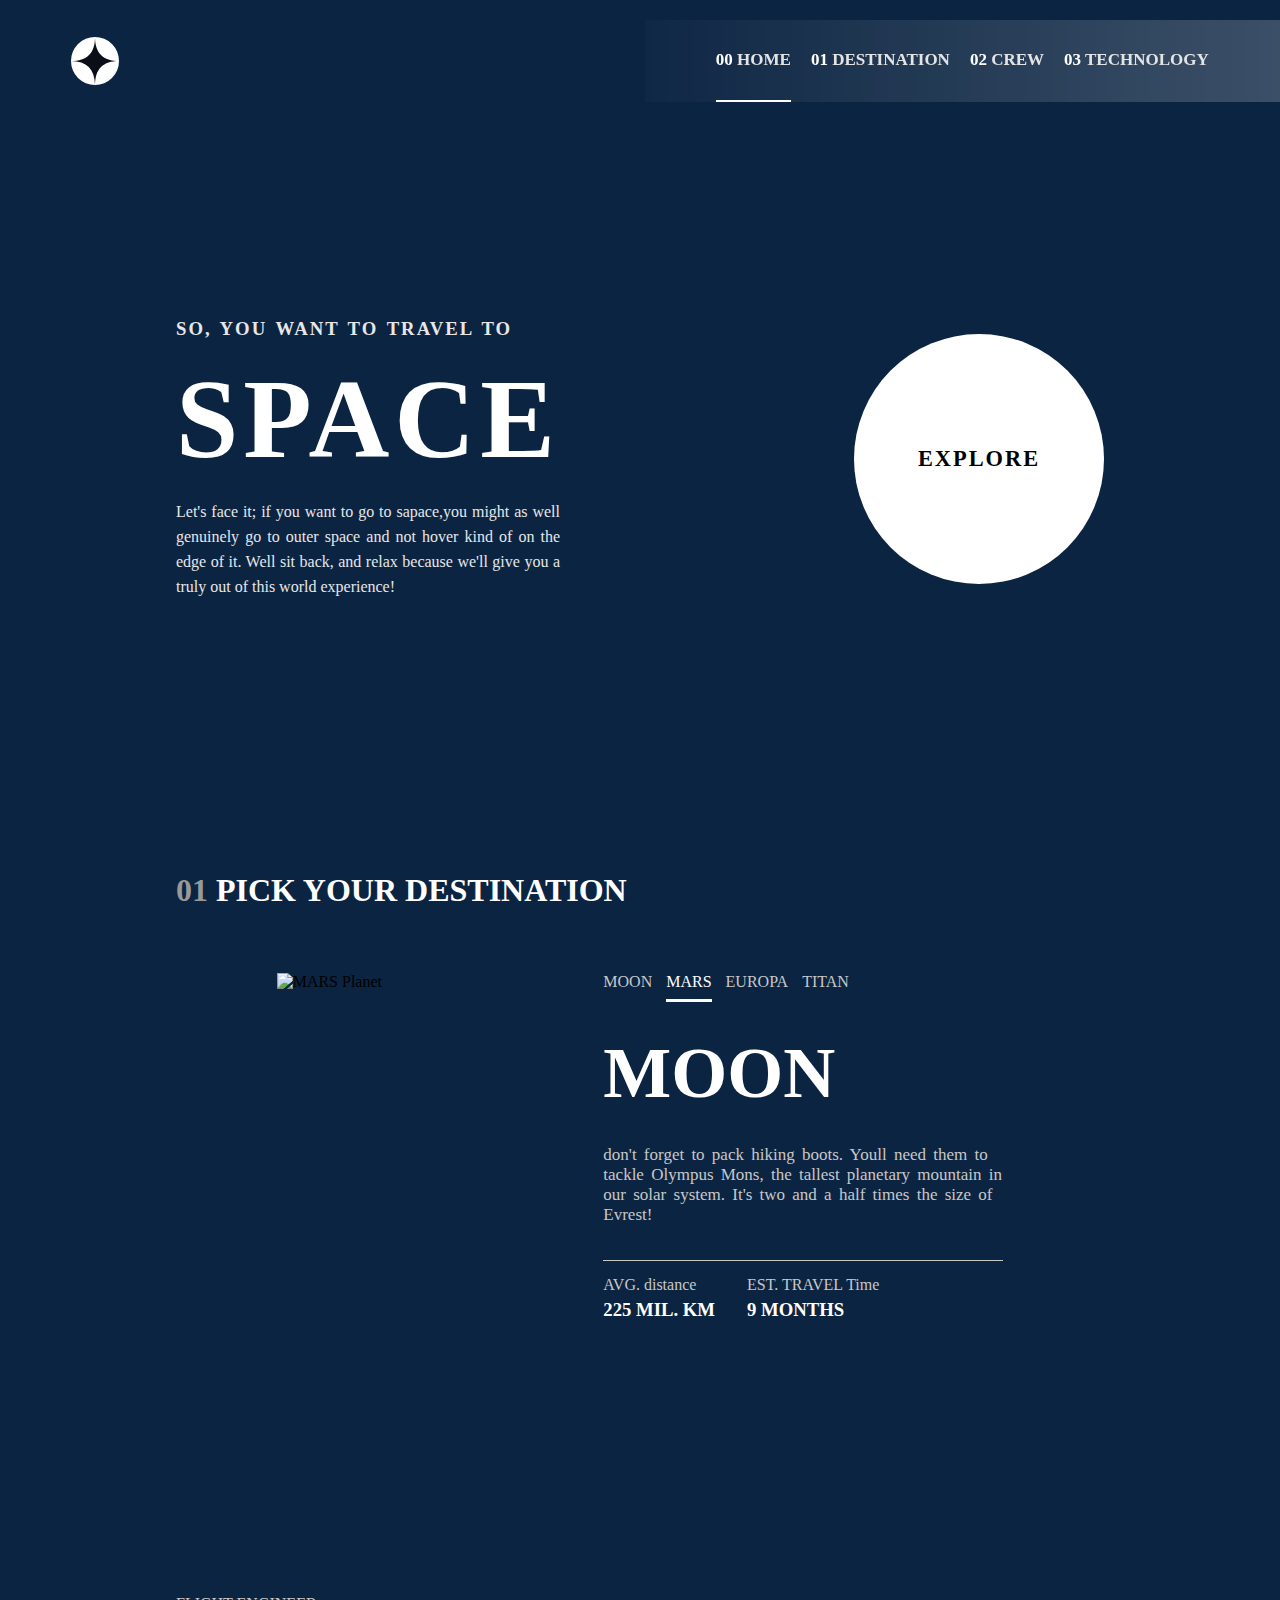
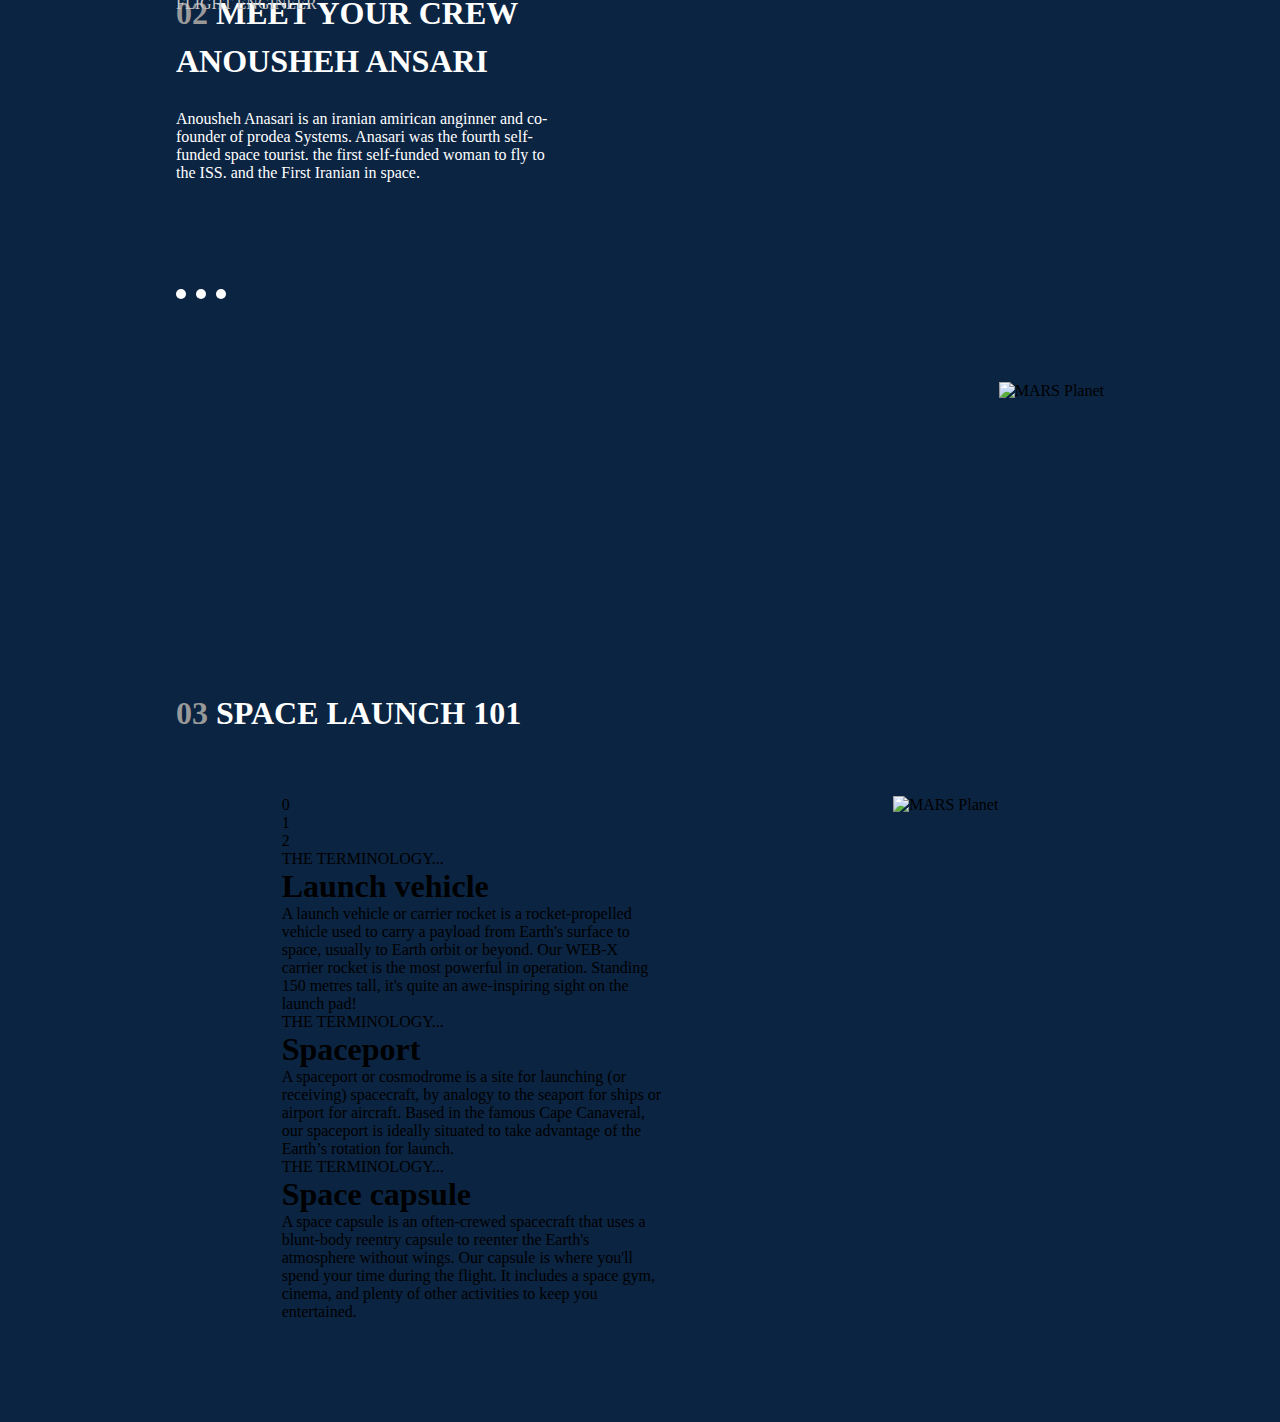
==== commit 896d2f44: "Update index.html" ====
--- a/index.html
+++ b/index.html
@@ -32,7 +32,7 @@
                         <li><a href="#header_bottom"><span>00</span> HOME</a></li>
                         <li><a href="#destination"><span>01</span> DESTINATION</a></li>
                         <li><a href="#crew"><span>02</span> CREW</a></li>
-                        <li><a href="#"><span>03</span> TECHNOLOGY</a></li>
+                        <li><a href="#technology"><span>03</span> TECHNOLOGY</a></li>
                     </ul>
                 </nav>
                 <!-- humbrger menu --> 
@@ -181,6 +181,45 @@
                         <div class="contentRight">
                             <img src="\images\starter-code\assets\crew\image-anousheh-ansari.png" alt="MARS Planet">
                         </div>
+                    </div>
+                </div>
+            </section>
+            <!-- start technology -->
+            <section id="technology">
+                <div class="container">
+                    <h1><span>03</span> SPACE LAUNCH 101</h1>
+                    <!-- start content -->
+                    <div class="content">
+                        <!-- start contentLeft -->
+                        <div class="contentLeft">
+                            <div class="circles">
+                                <div class="circle c0"><span>0</span></div>
+                                <div class="circle c1"><span>1</span></div>
+                                <div class="circle c2"><span>2</span></div>
+                            </div>
+                            <div class="terminologyContent">
+                                <div class="terminology t0">
+                                    <span>THE TERMINOLOGY...</span>
+                                    <h1>Launch vehicle</h1>
+                                    <p>A launch vehicle or carrier rocket is a rocket-propelled vehicle used to carry a payload from Earth's surface to space, usually to Earth orbit or beyond. Our WEB-X carrier rocket is the most powerful in operation. Standing 150 metres tall, it's quite an awe-inspiring sight on the launch pad!</p>    
+                                </div>
+                                <div class="terminology t1">
+                                    <span>THE TERMINOLOGY...</span>
+                                    <h1>Spaceport</h1>
+                                    <p>A spaceport or cosmodrome is a site for launching (or receiving) spacecraft, by analogy to the seaport for ships or airport for aircraft. Based in the famous Cape Canaveral, our spaceport is ideally situated to take advantage of the Earth’s rotation for launch.</p>    
+                                </div>
+                                <div class="terminology t2">
+                                    <span>THE TERMINOLOGY...</span>
+                                    <h1>Space capsule</h1>
+                                    <p>A space capsule is an often-crewed spacecraft that uses a blunt-body reentry capsule to reenter the Earth's atmosphere without wings. Our capsule is where you'll spend your time during the flight. It includes a space gym, cinema, and plenty of other activities to keep you entertained.</p>    
+                                </div>
+                            </div>
+                        </div>
+                            <!-- start contentRight -->
+                        <div class="contentRight">
+                            <img src="\images\starter-code\assets\technology\image-launch-vehicle-portrait.jpg" alt="MARS Planet">
+                        </div>
+                    </div>
                 </div>
             </section>
         </main>
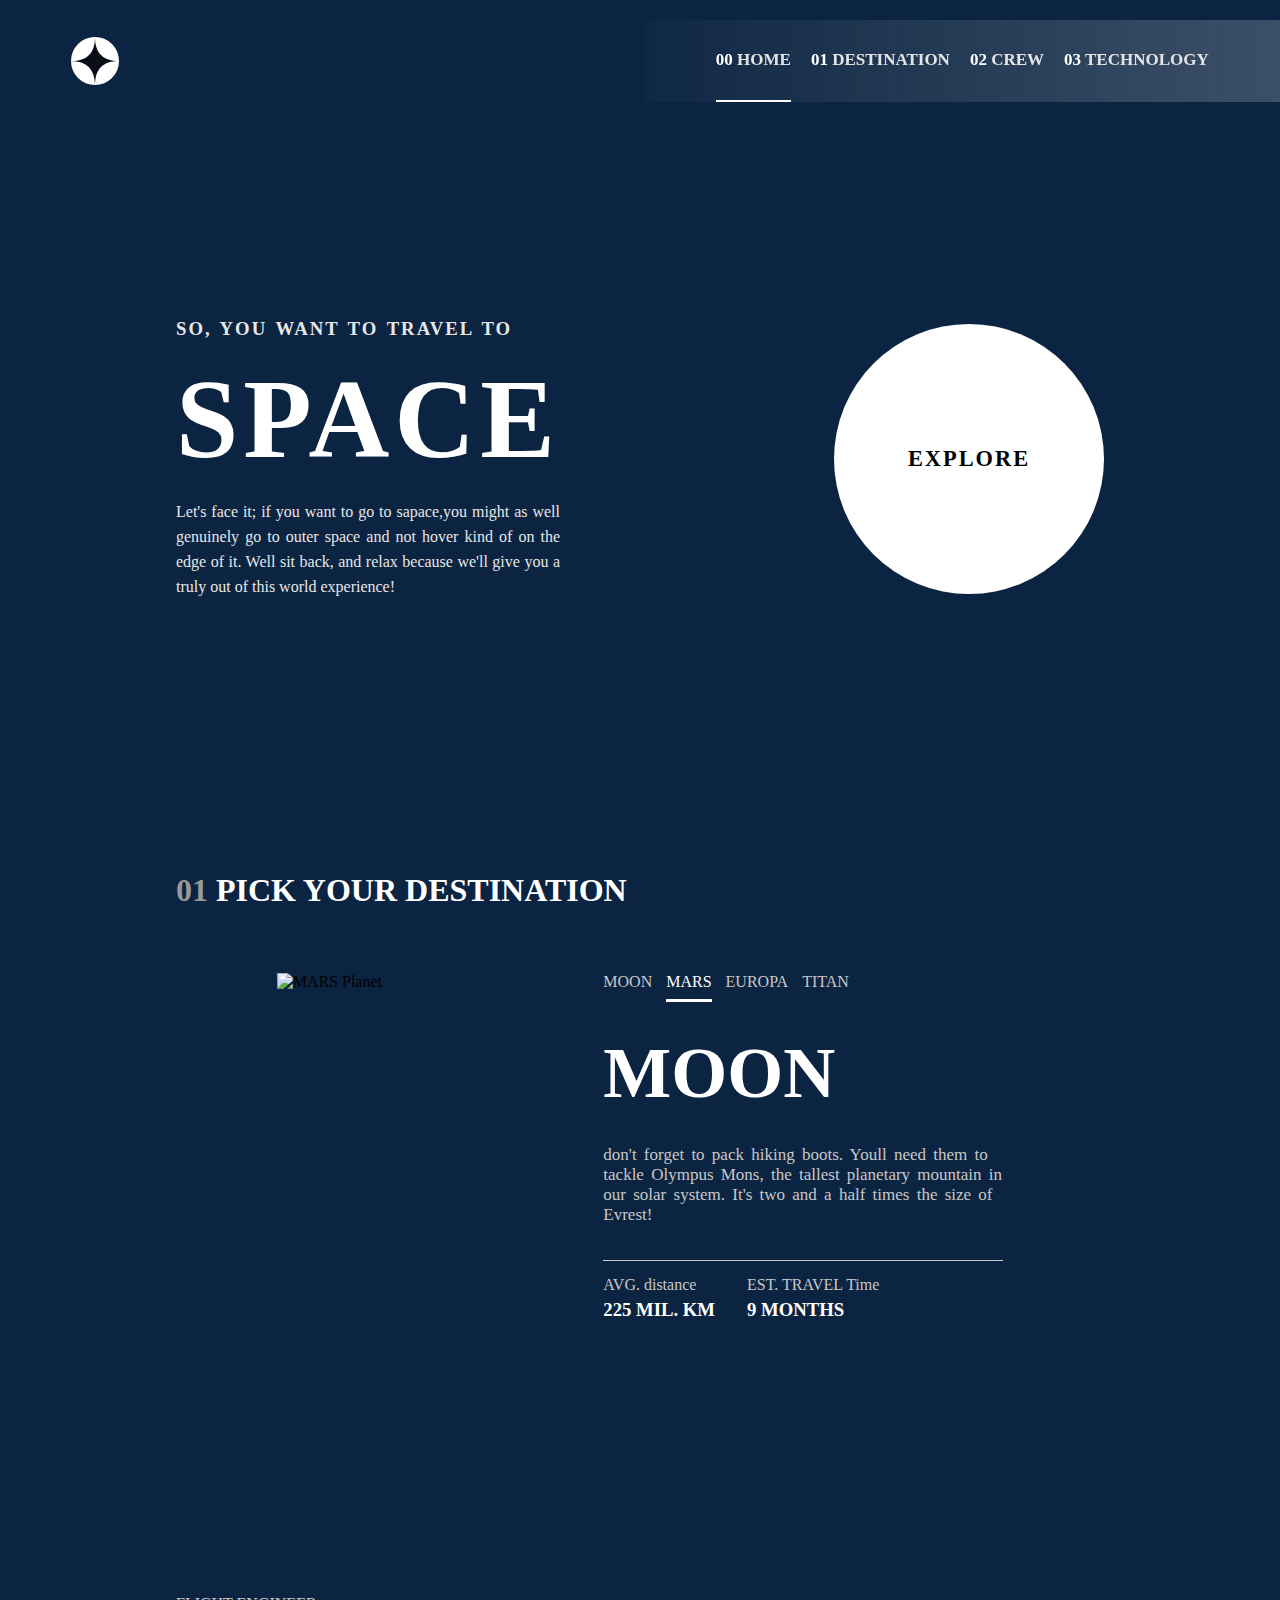
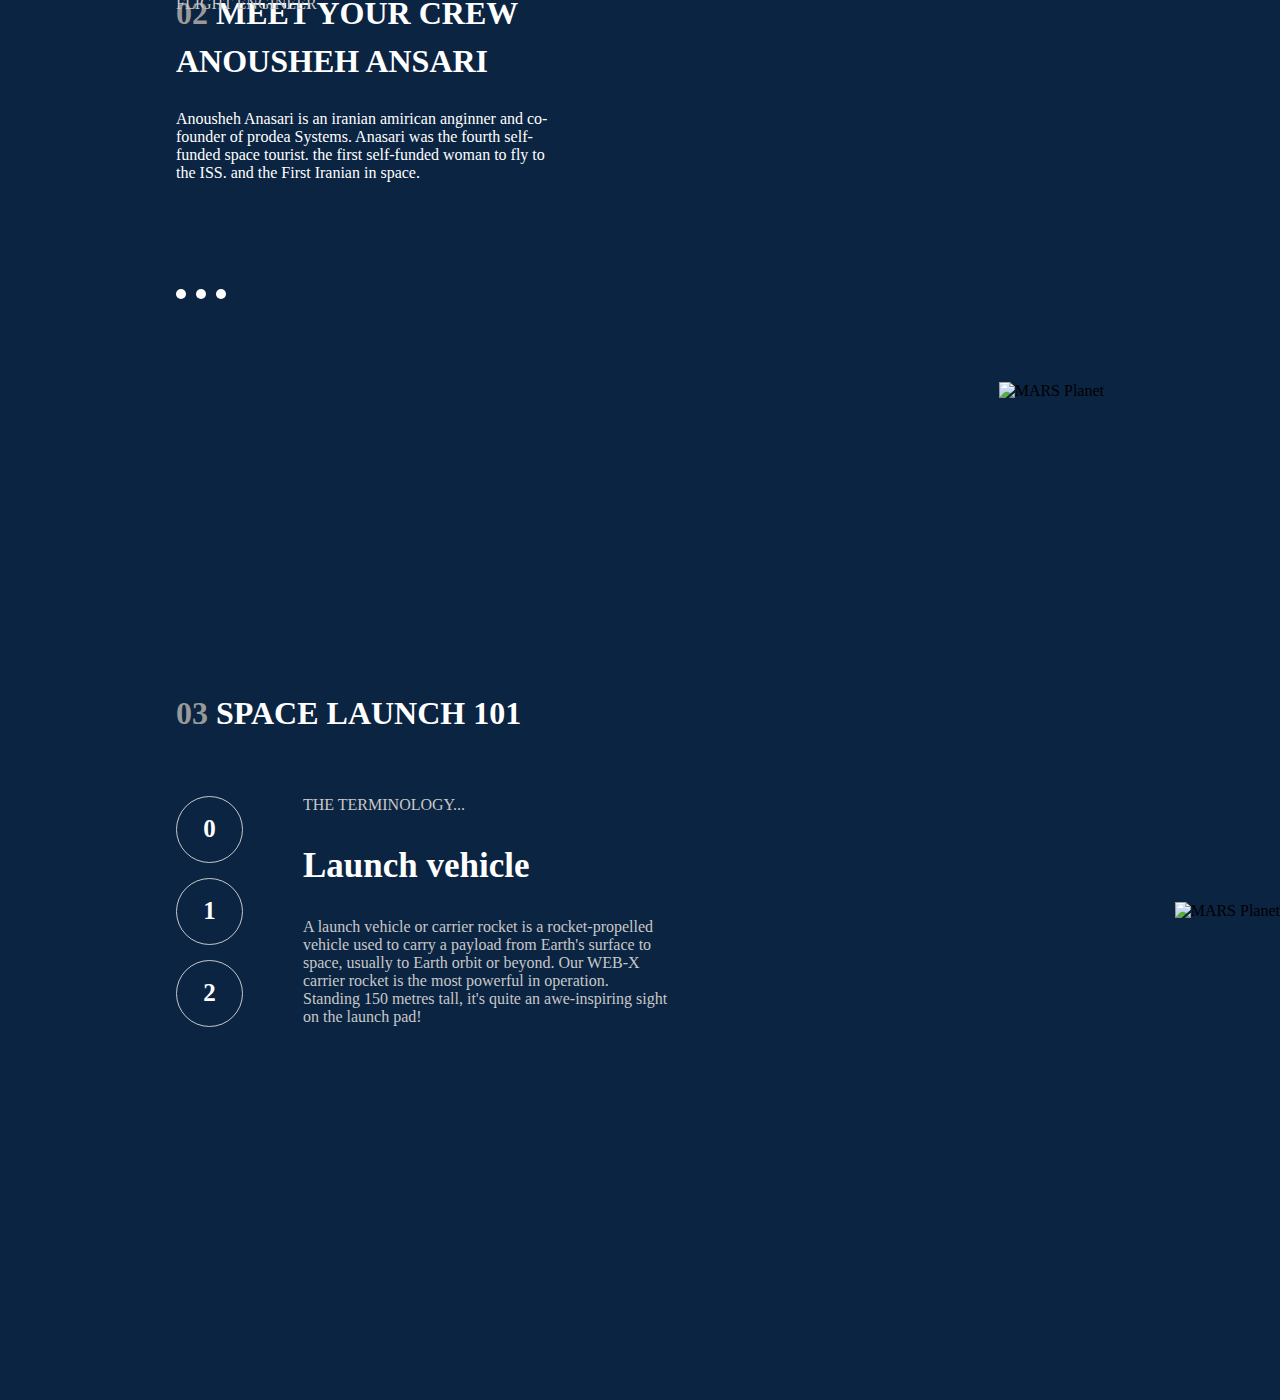
==== commit aa4feff8: "Update index.html" ====
--- a/index.html
+++ b/index.html
@@ -3,8 +3,8 @@
     <head>
     <meta charset="utf-8">
         <title>project_18-media_query</title>
+        <meta name="viewport" content="width=device-width, initial-scale=1.0">
         <link rel="stylesheet" href="project_18-media_query.css" type="text/css">
-        <meta name="viewport" content="width=device-width, initial-scale=1.0">
         <link rel="preconnect" href="https://fonts.googleapis.com">
 <!-- <link rel="preconnect" href="https://fonts.gstatic.com" crossorigin>
 <link href="https://fonts.googleapis.com/css2?family=Libre+Baskerville&display=swap" rel="stylesheet"> -->
@@ -224,5 +224,6 @@
             </section>
         </main>
 
+        <script src="navBar.js" type="text/javascript"></script>
     </body>
 </html>
--- a/project_18-media_query.css
+++ b/project_18-media_query.css
@@ -33,7 +33,7 @@
 body  #header_bottom .container .content_left h1{font-size: 7em;display: inline-block;letter-spacing: 5px;margin: 15px 0px;}
 body  #header_bottom .container .content_left p{max-width: 384px;text-align: justify;line-height: 25px;color:rgb(231, 231, 231) ;}
     /* start content_right */
-body  #header_bottom .container .content_right{WIDTH: 250PX;height: 250px;background: #fff;display: flex;justify-content: center;align-items: center;border-radius: 50%;}
+body  #header_bottom .container .content_right{WIDTH: 270PX;height: 270px;background: #fff;display: flex;justify-content: center;align-items: center;border-radius: 50%;}
 body  #header_bottom .container .content_right h3{letter-spacing: 2px;font-size: 1.4rem;}
 @media(min-width:280px) and (max-width:1390px){
     body  #header_top .navbar .logo{left: var(--value);}
@@ -41,7 +41,7 @@
     body  #header_top .navbar{width: 100%; margin: 0px auto;}
     body  #header_top .navbar .nav_main{padding-right: var(--value);padding-left: var(--value);}
 }
-@media(min-width:280px) and (max-width:925px){
+@media(min-width:280px) and (max-width:1119px){
     body  #header_top .navbar .nav_main ul li a span{display: none;}
     body  #header_bottom{background-image: url('images/starter-code/assets/home/background-home-tablet.jpg');}
     body  #header_bottom .container{flex-direction: column;justify-content: center;position: static;}
@@ -127,5 +127,33 @@
 body #main #crew .container .content .contentLeft .circles{display: flex;}
 body #main #crew .container .content .contentLeft .circles .circle{width: 10px;height: 10px;background-color: #fff;border-radius: 50%;}
 body #main #crew .container .content .contentLeft .circles .circle:nth-child(2){margin: 0px 10px;}
-body #main #crew .container .content .contentRight{max-width: 575px;position: relative;}
+body #main #crew .container .content .contentRight{max-width: 500px;position: relative;}
 body #main #crew .container .content .contentRight img{width:100%;}
+@media(min-width:280px) and (max-width:1244px){
+    body #main #crew .container .content .contentRight{max-width: 400px;}
+}
+@media(min-width:280px) and (max-width:1119px){
+    body #main #crew .container .content{flex-direction: column;align-items: center;}
+    body #main #crew .container .content .contentLeft{position: static;}
+    body #main #crew .container .content .contentLeft span{text-align: center;display: block;}
+    body #main #crew .container .content .contentLeft :is(h1,p){text-align: center;}
+    body #main #crew .container .content .contentLeft .circles{justify-content: center;}
+}
+/* satrt technology */
+body #main #technology{min-height: 700px;width: 100%;background-image:url('/images/starter-code/assets/technology/background-technology-desktop.jpg');background-repeat: no-repeat;background-size: 100% 100%;padding: calc(101px + var(--value)) 0px 101px 0px;}
+body #main #technology .container{margin: 0px 0px 0px auto;max-width: calc(90% - 48px);width: initial;}
+body #main #technology .container .content{justify-content: space-between;align-items: center;}
+body #main #technology .container .content .contentLeft{max-width: 433px;display: flex;align-items: center;}
+/* body #main #technology .container .content .contentLeft .circles{margin-right: 5em;} */
+body #main #technology .container .content .contentLeft .circles .circle{width: 67px;height: 67px;display: flex;justify-content: center;align-items: center; border-radius: 50%;border:1px solid rgb(200, 200, 200);}
+body #main #technology .container .content .contentLeft .circles .circle:nth-child(2){margin: 15px 0px;}
+body #main #technology .container .content .contentLeft .circles .circle span{color: #fff;font-size: 25px;font-weight: bold;}
+body #main #technology .container .content .contentLeft .terminologyContent{position: relative;left: 60px;}
+body #main #technology .container .content .contentLeft .terminologyContent .terminology:nth-child(n+2){display: none;}
+body #main #technology .container .content .contentLeft .terminologyContent .terminology :is(span , p){color: rgb(200,200,200);}
+body #main #technology .container .content .contentLeft .terminologyContent .terminology h1{font-size: 35px;margin: 32px 0px;color: #fff;}
+body #main #technology .container .content .contentRight{max-width: 515px;}
+body #main #technology .container .content .contentRight img{width:100%;}
+@media(min-width:280px) and (max-width:1119px){
+    body #main #technology .container .content{justify-content: center;align-items: center;flex-direction: column;}
+}
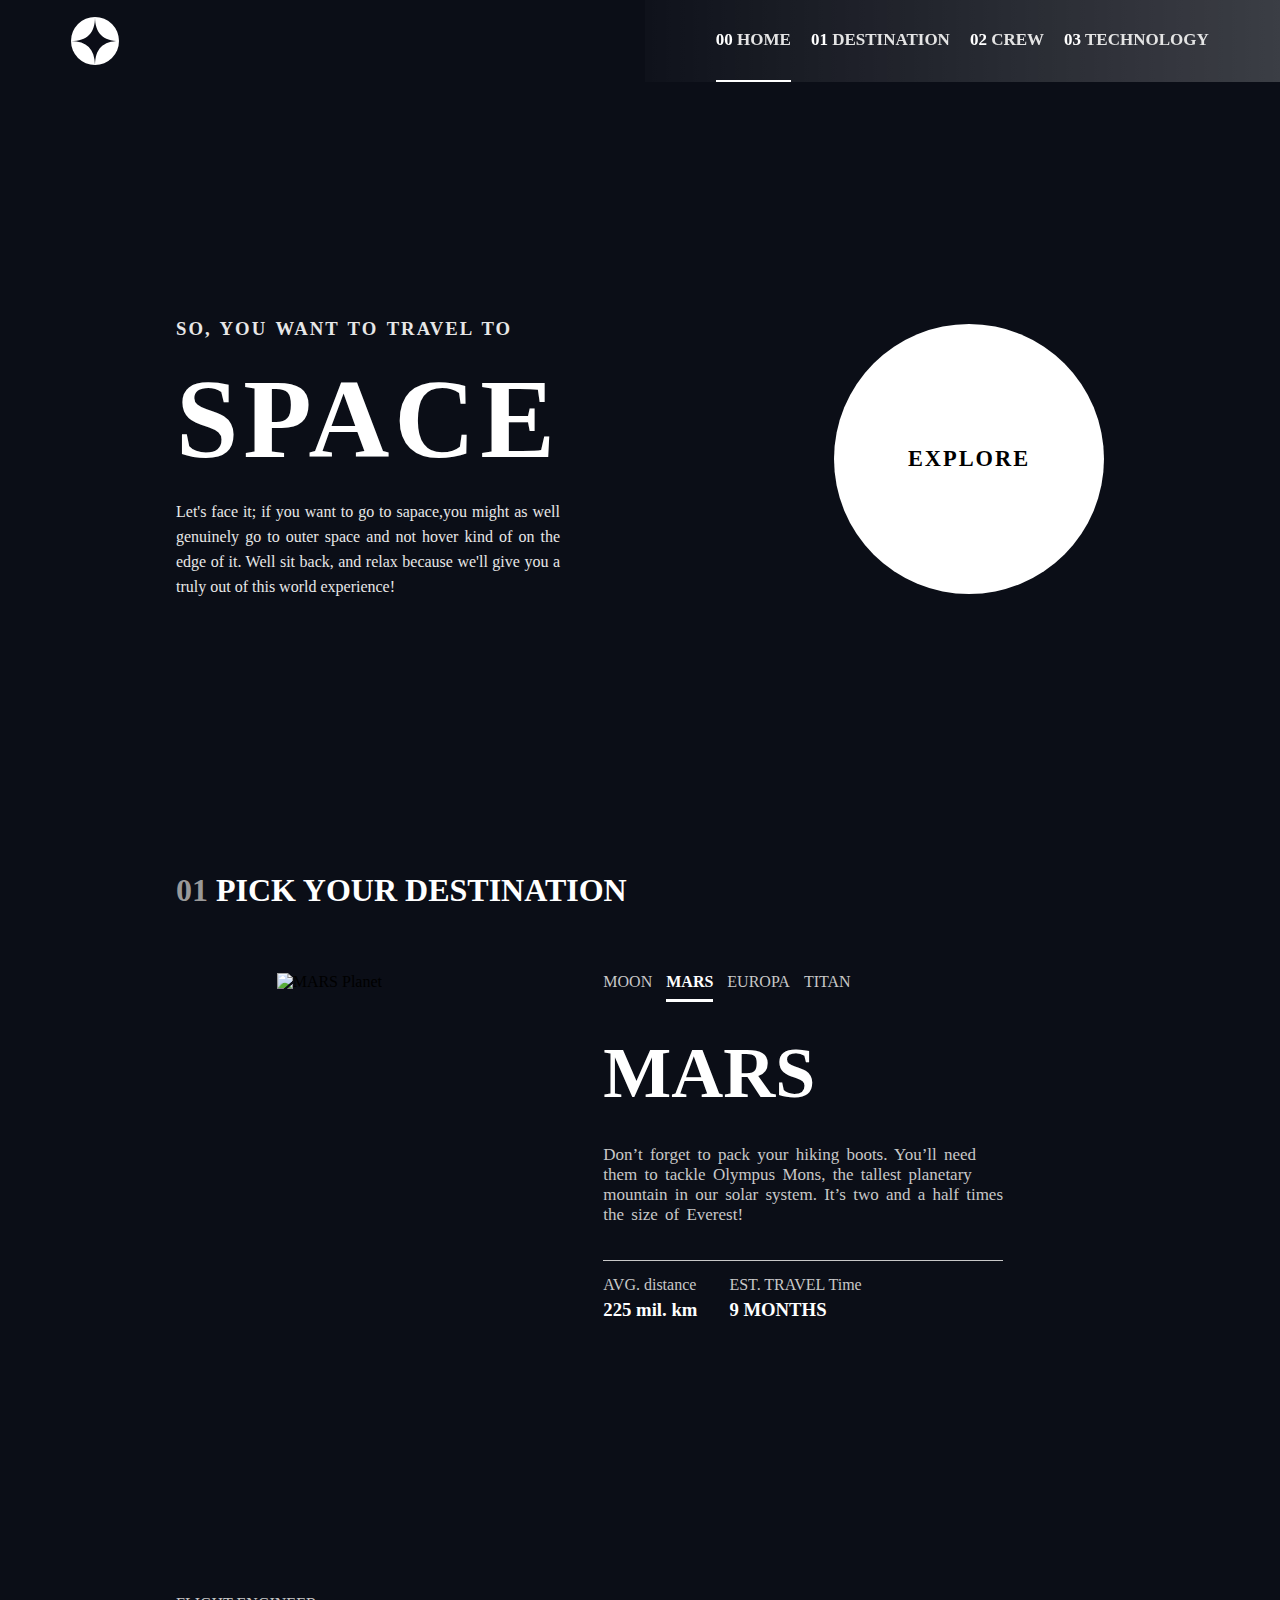
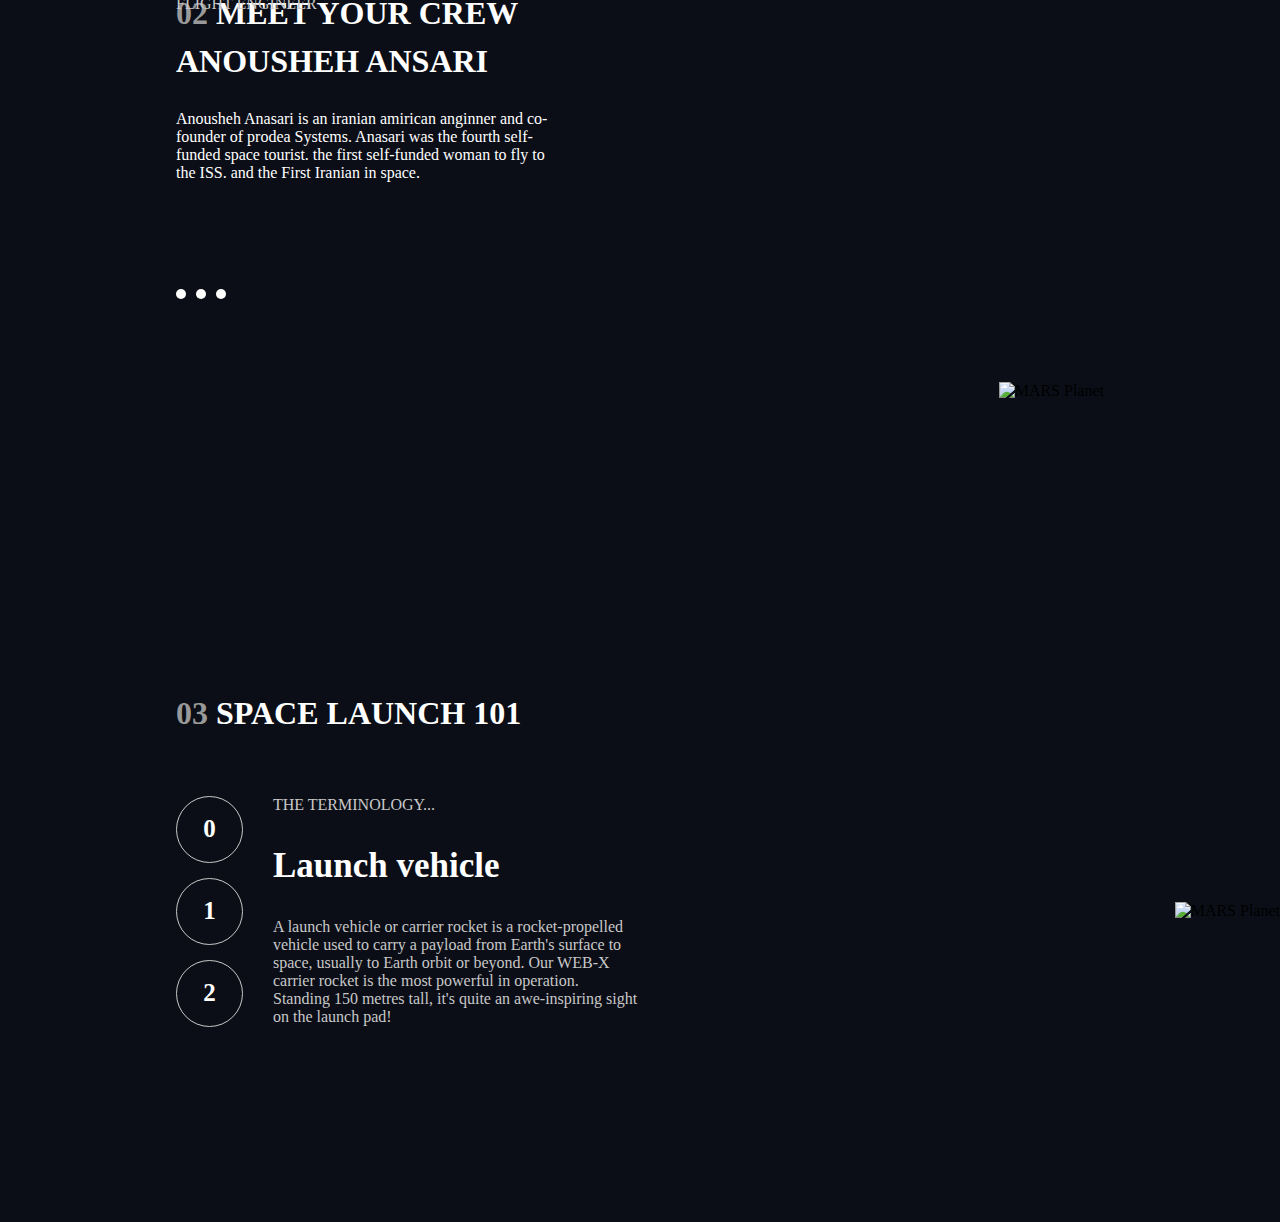
==== commit ef48e448: "Update index.html" ====
--- a/index.html
+++ b/index.html
@@ -4,8 +4,8 @@
     <meta charset="utf-8">
         <title>project_18-media_query</title>
         <meta name="viewport" content="width=device-width, initial-scale=1.0">
+        <link rel="preconnect" href="https://fonts.googleapis.com">
         <link rel="stylesheet" href="project_18-media_query.css" type="text/css">
-        <link rel="preconnect" href="https://fonts.googleapis.com">
 <!-- <link rel="preconnect" href="https://fonts.gstatic.com" crossorigin>
 <link href="https://fonts.googleapis.com/css2?family=Libre+Baskerville&display=swap" rel="stylesheet"> -->
     </head>
@@ -90,29 +90,29 @@
                                 <!-- planet moon -->
                                 <div class="planet moon">
                                     <h1>MOON</h1>
-                                    <p>don't forget to pack hiking boots. Youll need them to tackle Olympus Mons, the tallest planetary mountain in our solar system. It's two and a half times the size of Evrest!</p>
+                                    <p>See our planet as you’ve never seen it before. A perfect relaxing trip away to help regain perspective and come back refreshed. While you’re there, take in some history by visiting the Luna 2 and Apollo 11 landing sites.</p>
                                     <div class="line"></div>
                                     <!-- start distance Time Discription -->
                                     <div class="distanceTimeDiscription">
                                         <div class="distance">
                                             <span>AVG. distance</span>
-                                            <h3>225 MIL. KM</h3>
-                                        </div>
-                                        <div class="travelTime">
-                                            <span>EST. TRAVEL Time</span>
-                                            <h3>9 MONTHS</h3>
+                                            <h3>384,400 km</h3>
+                                        </div>
+                                        <div class="travelTime">
+                                            <span>EST. TRAVEL Time</span>
+                                            <h3>3 days</h3>
                                         </div>
                                     </div>
                                 </div>
                                 <!-- planet mars -->
                                 <div class="planet mars">
                                     <h1>MARS</h1>
-                                    <p>don't forget to pack hiking boots. Youll need them to tackle Olympus Mons, the tallest planetary mountain in our solar system. It's two and a half times the size of Evrest!</p>
-                                    <div class="line"></div>
-                                    <div class="distanceTimeDiscription">
-                                        <div class="distance">
-                                            <span>AVG. distance</span>
-                                            <h3>225 MIL. KM</h3>
+                                    <p>Don’t forget to pack your hiking boots. You’ll need them to tackle Olympus Mons, the tallest planetary mountain in our solar system. It’s two and a half times the size of Everest!</p>
+                                    <div class="line"></div>
+                                    <div class="distanceTimeDiscription">
+                                        <div class="distance">
+                                            <span>AVG. distance</span>
+                                            <h3>225 mil. km</h3>
                                         </div>
                                         <div class="travelTime">
                                             <span>EST. TRAVEL Time</span>
@@ -123,32 +123,32 @@
                                 <!-- planet europa -->
                                 <div class="planet europa">
                                     <h1>EUROPA</h1>
-                                    <p>don't forget to pack hiking boots. Youll need them to tackle Olympus Mons, the tallest planetary mountain in our solar system. It's two and a half times the size of Evrest!</p>
-                                    <div class="line"></div>
-                                    <div class="distanceTimeDiscription">
-                                        <div class="distance">
-                                            <span>AVG. distance</span>
-                                            <h3>225 MIL. KM</h3>
-                                        </div>
-                                        <div class="travelTime">
-                                            <span>EST. TRAVEL Time</span>
-                                            <h3>9 MONTHS</h3>
+                                    <p>The smallest of the four Galilean moons orbiting Jupiter, Europa is a winter lover’s dream. With an icy surface, it’s perfect for a bit of ice skating, curling, hockey, or simple relaxation in your snug wintery cabin.</p>
+                                    <div class="line"></div>
+                                    <div class="distanceTimeDiscription">
+                                        <div class="distance">
+                                            <span>AVG. distance</span>
+                                            <h3>628 mil. km</h3>
+                                        </div>
+                                        <div class="travelTime">
+                                            <span>EST. TRAVEL Time</span>
+                                            <h3>3 years</h3>
                                         </div>
                                     </div>
                                 </div>
                                 <!-- planet titan -->
                                 <div class="planet titan">
                                     <h1>TITAN</h1>
-                                    <p>don't forget to pack hiking boots. Youll need them to tackle Olympus Mons, the tallest planetary mountain in our solar system. It's two and a half times the size of Evrest!</p>
-                                    <div class="line"></div>
-                                    <div class="distanceTimeDiscription">
-                                        <div class="distance">
-                                            <span>AVG. distance</span>
-                                            <h3>225 MIL. KM</h3>
-                                        </div>
-                                        <div class="travelTime">
-                                            <span>EST. TRAVEL Time</span>
-                                            <h3>9 MONTHS</h3>
+                                    <p>The only moon known to have a dense atmosphere other than Earth, Titan is a home away from home (just a few hundred degrees colder!). As a bonus, you get striking views of the Rings of Saturn.</p>
+                                    <div class="line"></div>
+                                    <div class="distanceTimeDiscription">
+                                        <div class="distance">
+                                            <span>AVG. distance</span>
+                                            <h3>1.6 bil. km</h3>
+                                        </div>
+                                        <div class="travelTime">
+                                            <span>EST. TRAVEL Time</span>
+                                            <h3>7 years</h3>
                                         </div>
                                     </div>
                                 </div>
@@ -160,7 +160,7 @@
                 </div>
                 <!-- end container -->
             </section>
-            <!-- start section -->
+            <!-- start crew -->
             <section id="crew">
                 <div class="container">
                     <h1><span>02</span> MEET YOUR CREW</h1>
@@ -222,8 +222,11 @@
                     </div>
                 </div>
             </section>
+            <!-- end technology section -->
         </main>
 
         <script src="navBar.js" type="text/javascript"></script>
+        <script src="humbrger.js" type="text/javascript"></script>
+        <script src="itemPlanet.js" type="text/javascript"></script>
     </body>
 </html>
--- a/project_18-media_query.css
+++ b/project_18-media_query.css
@@ -1,13 +1,13 @@
 *{margin: 0px;padding: 0px; box-sizing: border-box;list-style: none;outline: none;text-decoration: none;}
 html{scroll-behavior: smooth;}
-body{min-height: 3000px/*100vh*/;font-family: 'Barlow"sans-serif','Libre Baskerville', serif;background-color: #0b2442;}
+body{min-height: 100vh;font-family: 'Barlow"sans-serif','Libre Baskerville', serif;background-color: #0B0E17;}
 :root{
     --value:71.25px;
 }
 /* start header_top */
-body  #header_top{max-width:1440px;margin: 0px auto; min-height: var(--value);position: fixed;top:20px;z-index: 1;width: 100%;left: 50%;transform: translateX(-50%);}
+body  #header_top{max-width:1440px;margin: 0px auto; min-height: var(--value);position: fixed;z-index: 1;width: 100%;left: 50%;transform: translateX(-50%);}
     /* start navbar */
-body  #header_top .navbar{width: 95%;min-height: inherit;display: flex;justify-content: flex-end;align-items: center;position: relative;margin-left: 5%;}
+body  #header_top .navbar{width: 95%;min-height: var(--value);display: flex;justify-content: flex-end;align-items: center;position: relative;margin-left: 5%;margin-top: 20px;}
         /* start logo */
 body  #header_top .navbar .logo{position: absolute;left: 0px;}
 body  #header_top .navbar .logo svg{display: block;}
@@ -82,6 +82,7 @@
 body #main section .container .content .contentRight nav .list .item{display: inline-block;margin-right: 10px;}
 body #main section .container .content .contentRight nav .list .item:last-child{margin-right: 0px;}
 body #main section .container .content .contentRight nav .list .item a{display: block; color: rgb(200, 200, 200);border-bottom: 3px solid transparent;cursor: pointer;padding-bottom: 8px;}
+body #main section .container .content .contentRight nav .list .item a:hover{color: #fff;}
 body #main section .container .content .contentRight nav .list .item:nth-child(2) a{color: #fff;border-bottom-color: #fff;}
 body #main section .container .content .contentRight nav .list .item a:hover{color: #fff; border-bottom-color:#fff;}
                 /* start discriptionPlanet */
@@ -108,8 +109,8 @@
     body #main #destination{background-image:url('/images/starter-code/assets/destination/background-destination-mobile.jpg');}
     body #main section .container .content .contentRight nav .list{max-width: 165px;flex-direction: column;align-items: center;margin: 0px auto;}
     body #main section .container .content .contentRight nav .list .item{margin-right: 0px;}
-    body #main section .container .content .contentRight nav .list .item:nth-child(2) a{border-bottom-color: transparent;}
-    body #main section .container .content .contentRight nav .list .item a:hover{border-bottom-color: transparent;text-align: center;}
+    body #main section .container .content .contentRight nav .list .item:nth-child(2) a{border-bottom-color: transparent;color: rgb(200, 200, 200);}
+    body #main section .container .content .contentRight nav .list .item a:hover{border-bottom-color: transparent;text-align: center;color: #fff;}
     body #main section .container .content .contentRight .discriptionPlanet .planet h1{font-size: 3.5em;}
     body #main section .container .content .contentRight .discriptionPlanet .planet .distanceTimeDiscription{flex-direction: column;}
     body #main section .container .content .contentRight .discriptionPlanet .planet .distanceTimeDiscription .distance{margin-right: 0em;margin-bottom: 20px;}
@@ -127,7 +128,7 @@
 body #main #crew .container .content .contentLeft .circles{display: flex;}
 body #main #crew .container .content .contentLeft .circles .circle{width: 10px;height: 10px;background-color: #fff;border-radius: 50%;}
 body #main #crew .container .content .contentLeft .circles .circle:nth-child(2){margin: 0px 10px;}
-body #main #crew .container .content .contentRight{max-width: 500px;position: relative;}
+body #main #crew .container .content .contentRight{max-width: 480px;position: relative;}
 body #main #crew .container .content .contentRight img{width:100%;}
 @media(min-width:280px) and (max-width:1244px){
     body #main #crew .container .content .contentRight{max-width: 400px;}
@@ -142,18 +143,33 @@
 /* satrt technology */
 body #main #technology{min-height: 700px;width: 100%;background-image:url('/images/starter-code/assets/technology/background-technology-desktop.jpg');background-repeat: no-repeat;background-size: 100% 100%;padding: calc(101px + var(--value)) 0px 101px 0px;}
 body #main #technology .container{margin: 0px 0px 0px auto;max-width: calc(90% - 48px);width: initial;}
+    /* satrt content */
 body #main #technology .container .content{justify-content: space-between;align-items: center;}
+        /* start contentLeft */
 body #main #technology .container .content .contentLeft{max-width: 433px;display: flex;align-items: center;}
-/* body #main #technology .container .content .contentLeft .circles{margin-right: 5em;} */
+            /* start circles */
 body #main #technology .container .content .contentLeft .circles .circle{width: 67px;height: 67px;display: flex;justify-content: center;align-items: center; border-radius: 50%;border:1px solid rgb(200, 200, 200);}
 body #main #technology .container .content .contentLeft .circles .circle:nth-child(2){margin: 15px 0px;}
 body #main #technology .container .content .contentLeft .circles .circle span{color: #fff;font-size: 25px;font-weight: bold;}
-body #main #technology .container .content .contentLeft .terminologyContent{position: relative;left: 60px;}
+            /* start terminologyContent */
+body #main #technology .container .content .contentLeft .terminologyContent{position: relative;left: 30px;}
 body #main #technology .container .content .contentLeft .terminologyContent .terminology:nth-child(n+2){display: none;}
 body #main #technology .container .content .contentLeft .terminologyContent .terminology :is(span , p){color: rgb(200,200,200);}
 body #main #technology .container .content .contentLeft .terminologyContent .terminology h1{font-size: 35px;margin: 32px 0px;color: #fff;}
-body #main #technology .container .content .contentRight{max-width: 515px;}
+        /* start contentRight */
+body #main #technology .container .content .contentRight{max-width: 480px;margin-left: 0px;}
 body #main #technology .container .content .contentRight img{width:100%;}
 @media(min-width:280px) and (max-width:1119px){
-    body #main #technology .container .content{justify-content: center;align-items: center;flex-direction: column;}
+    body #main #technology .container{max-width: 100%;margin: 0px auto;}
+    body #main #technology .container .content{justify-content: center;align-items: center;flex-direction: column-reverse;}
+    body #main #technology .container .content .contentLeft{max-width: 80%;flex-direction: column;margin-top: 64px;}
+    body #main #technology .container .content .contentLeft .circles{display: flex;}
+    body #main #technology .container .content .contentLeft .circles .circle{width: 50px;height: 50px;cursor: pointer;}
+    body #main #technology .container .content .contentLeft .circles .circle:hover{color: #000;background-color: rgba(255, 255, 255, .9);}
+    body #main #technology .container .content .contentLeft .circles .circle:hover span{color: #000;}
+    body #main #technology .container .content .contentLeft .circles .circle:nth-child(2){margin: 0px 15px;}
+    body #main #technology .container .content .contentLeft .terminologyContent{position: static;margin-top: 45px;}
+    body #main #technology .container .content .contentLeft .terminologyContent .terminology :is(span , p , h1){text-align: center;display: block;}
+    body #main #technology .container .content .contentLeft .terminologyContent .terminology h1{margin: 10px 0px;}
+    body #main #technology .container .content .contentRight{margin-top: 0px;}
 }
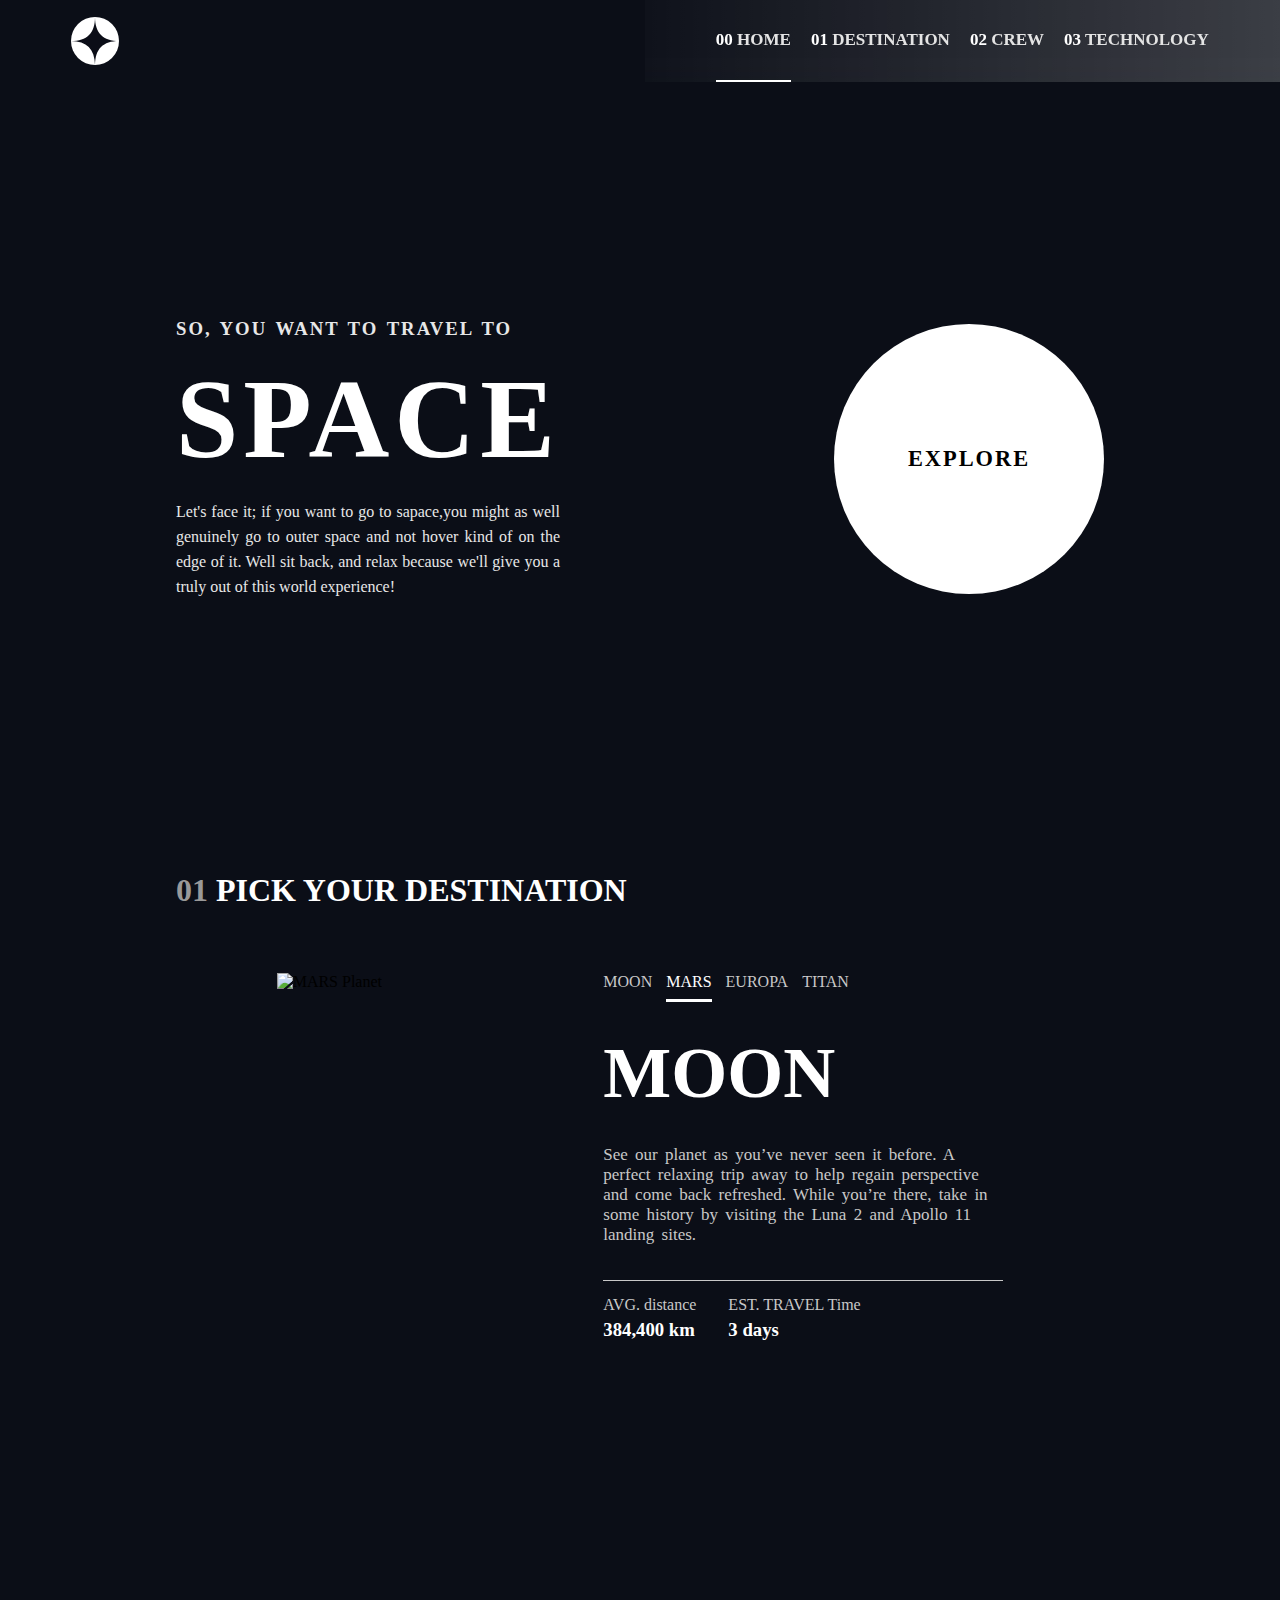
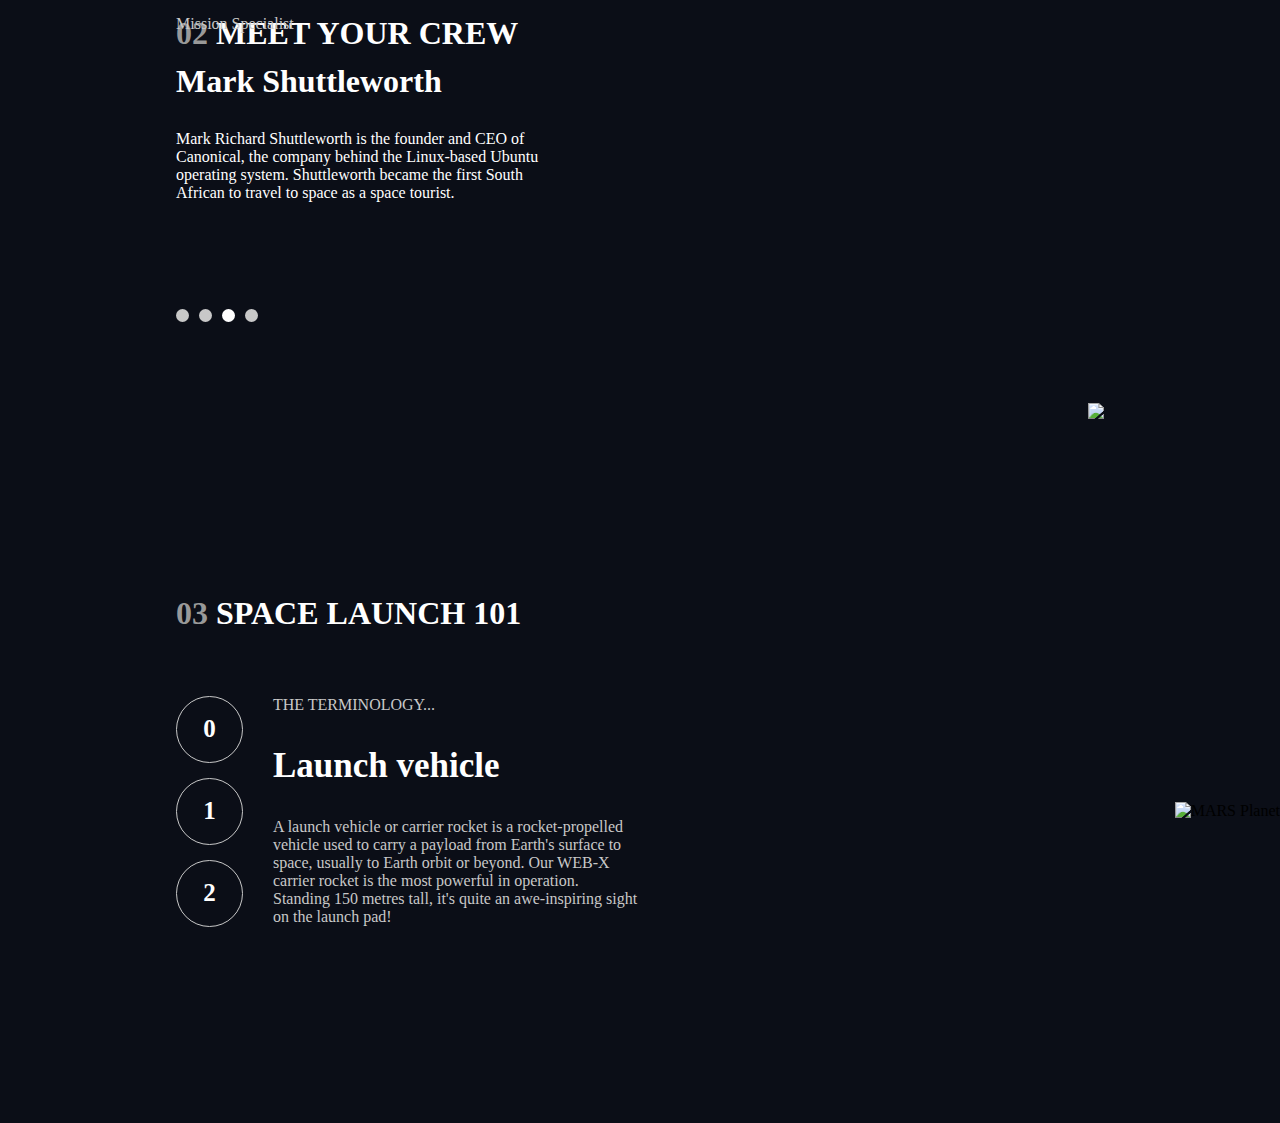
==== commit 0be9af25: "Update index.html" ====
--- a/index.html
+++ b/index.html
@@ -168,18 +168,39 @@
                     <div class="content">
                         <!-- start contentLeft -->
                         <div class="contentLeft">
-                            <span>FLIGHT ENGINEER</span>
-                            <h1>ANOUSHEH ANSARI</h1>
-                            <p>Anousheh Anasari is an iranian amirican anginner and co- founder of prodea Systems. Anasari was the fourth self-funded space tourist. the first self-funded woman to fly to the ISS. and the First Iranian in space.</p>
+                            <!-- start crewPerson -->
+                            <div class="crewPerson">
+                                <div class="person p0">
+                                    <span>Commander</span>
+                                    <h1>Douglas Hurley</h1>
+                                    <p>Douglas Gerald Hurley is an American engineer, former Marine Corps pilot and former NASA astronaut. He launched into space for the third time as commander of Crew Dragon Demo-2.</p>
+                                </div>
+                                <div class="person p1">
+                                    <span>FLIGHT ENGINEER</span>
+                                    <h1>ANOUSHEH ANSARI</h1>
+                                    <p>Anousheh Anasari is an iranian amirican anginner and co- founder of prodea Systems. Anasari was the fourth self-funded space tourist. the first self-funded woman to fly to the ISS. and the First Iranian in space.</p>
+                                </div>
+                                <div class="person p2">
+                                    <span>Mission Specialist</span>
+                                    <h1>Mark Shuttleworth</h1>
+                                    <p>Mark Richard Shuttleworth is the founder and CEO of Canonical, the company behind the Linux-based Ubuntu operating system. Shuttleworth became the first South African to travel to space as a space tourist.</p>
+                                </div>
+                                <div class="person p3">
+                                    <span>Pilot</span>
+                                    <h1>Victor Glover</h1>
+                                    <p>Pilot on the first operational flight of the SpaceX Crew Dragon to the International Space Station. Glover is a commander in the U.S. Navy where he pilots an F/A-18.He was a crew member of Expedition 64, and served as a station systems flight engineer.</p>
+                                </div>
+                            </div>
                             <div class="circles">
                                 <div class="circle c0"></div>
                                 <div class="circle c1"></div>
                                 <div class="circle c2"></div>
+                                <div class="circle c4"></div>
                             </div>
                         </div>
                             <!-- start contentRight -->
                         <div class="contentRight">
-                            <img src="\images\starter-code\assets\crew\image-anousheh-ansari.png" alt="MARS Planet">
+                            <img src="\images\starter-code\assets\crew\image-anousheh-ansari.png">
                         </div>
                     </div>
                 </div>
@@ -228,5 +249,6 @@
         <script src="navBar.js" type="text/javascript"></script>
         <script src="humbrger.js" type="text/javascript"></script>
         <script src="itemPlanet.js" type="text/javascript"></script>
+        <script src="crewPerson.js" type="text/javascript"></script>
     </body>
 </html>
--- a/project_18-media_query.css
+++ b/project_18-media_query.css
@@ -1,6 +1,6 @@
 *{margin: 0px;padding: 0px; box-sizing: border-box;list-style: none;outline: none;text-decoration: none;}
 html{scroll-behavior: smooth;}
-body{min-height: 100vh;font-family: 'Barlow"sans-serif','Libre Baskerville', serif;background-color: #0B0E17;}
+body{min-height: 100vh;font-family: 'Barlow"sans-serif','Libre Baskerville', serif;background-color: #0b0e17;}
 :root{
     --value:71.25px;
 }
@@ -14,20 +14,25 @@
         /* start line */
 body  #header_top .navbar .line{width: 500px;height: 1px;background-color:#fff;position: absolute;left: calc(5% + 48px);z-index: 1;}
         /* start nav_main */
-body  #header_top .navbar .nav_main{padding-right: 192px;padding-left: 10%;-webkit-backdrop-filter: blur(10px);-moz-backdrop-filter: blur(10px);backdrop-filter: blur(10px);background-image:linear-gradient(to left ,rgb(255,255,255,.2),rgb(255,255,255,.02));}
+body  #header_top .navbar .nav_main{padding-right: 192px;padding-left: 10%;-webkit-backdrop-filter: blur(10px);-moz-backdrop-filter: blur(10px);backdrop-filter: blur(10px);background-image:linear-gradient(to left ,rgb(255,255,255,.2),rgb(255,255,255,.02));transition:transform 1s;}
 body  #header_top .navbar .nav_main ul{display: flex;}
 body  #header_top .navbar .nav_main ul li a{padding: 30px 0px;margin-right: 20px;border-bottom:2.5px solid rgba(255, 255, 255, 0);color: rgb(228, 228, 228);font-weight: bold;display: inline-block;font-size: 17px;}
-body  #header_top .navbar .nav_main ul li:first-child a{border-bottom:2.5px solid #fff;}
+body  #header_top .navbar .nav_main ul li:first-child a{border-color: #fff;}
 body  #header_top .navbar .nav_main ul li:last-child a{margin-right: 0px;}
 body  #header_top .navbar .nav_main ul li a span{font-weight:bold;color: #fff;}
 body  #header_top .navbar .nav_main ul li a:hover{border-bottom:2.5px solid #fff;color: #fff;}
         /* start humbrger_menu */
 body  #header_top .navbar .humbrger_menu{width:29px;height:21px;display: none;flex-direction: column;justify-content: space-between;position: absolute;right:71.25px;cursor: pointer;}
+body  #header_top .navbar > .humbrgerActive{width: 29px;height: 29px;}
 body  #header_top .navbar .humbrger_menu .bar{width: 100%;height: 2.5px;background-color: #fff;}
+body  #header_top .navbar > .humbrgerActive .bar{position: absolute;background-color: #000;}
+body  #header_top .navbar > .humbrgerActive .bar:nth-child(1){top: 50%;transform: translateY(-50%) rotate(45deg);}
+body  #header_top .navbar > .humbrgerActive .bar:nth-child(2){display: none;}
+body  #header_top .navbar > .humbrgerActive .bar:nth-child(3){top: 50%;transform: rotate(-45deg) translateY(-50%);}
 /* start header_bottom */
 body  #header_bottom{max-width:1440px;min-height: 700px;margin: 0px auto;background-image: url('images/starter-code/assets/home/background-home-desktop.jpg');background-repeat: no-repeat;background-size: 100% 100%;padding: calc(101px + var(--value)) 0px 101px 0px;}
 body  #header_bottom .container{width: calc(80% - calc(48px * 2)); display: flex;justify-content: space-between;align-items: center;margin: 0px auto;position: relative;top: calc(599px - 101px - var(--value) - 281px);}
-    /* start content_left */
+/* start content_left */
 body #header_bottom .container .content_left h3, .content_left  h1, .content_left  p{color: #fff;}
 body  #header_bottom .container .content_left h3{word-spacing: 2px;letter-spacing: 2px;color:rgb(231, 231, 231);}
 body  #header_bottom .container .content_left h1{font-size: 7em;display: inline-block;letter-spacing: 5px;margin: 15px 0px;}
@@ -49,12 +54,17 @@
     body  #header_bottom .container .content_left h1{margin:0px 0px;}
     body  #header_bottom .container .content_right{margin-top: 30px;}
 }
-@media(min-width:280px) and (max-width:625px){
+@media(min-width:280px) and (max-width:640px){
+    body  #header_top{padding: 5px 0px;}
     body  #header_top .navbar .logo{left: 35px;}
     body  #header_top .navbar .humbrger_menu{right: 35px;}
     body  #header_top .navbar .nav_main{position: fixed;top: 0px;left: 100%;transform: translate(0%); width: 100%;min-height: 100vh;}
-    body  #header_top .navbar .nav_main ul{display:initial;}
+    body  #header_top .navbar > .nav_mainActive{transform: translate(-75%);background-image: linear-gradient(to left ,rgb(255,255,255),rgb(255,255,255));}
+    body  #header_top .navbar .nav_main ul{display:initial;position: absolute;top: 50%;transform: translateY(-75%);}
     body  #header_top .navbar .nav_main ul li{display: block;}
+    body  #header_top .navbar .nav_main ul li a{color: #000;font-size: 19px;border: none;margin-right: 0px;}
+    body  #header_top .navbar .nav_main ul li a span{display:inline-block;color: rgba(0, 0, 0, 0.8);}
+    body  #header_top .navbar .nav_main ul li a:hover{color: initial;border-bottom: transparent;}
     body  #header_top .navbar .humbrger_menu{display: flex;}
     body  #header_bottom{background-image: url('images/starter-code/assets/home/background-home-mobile.jpg');}
     body  #header_bottom .container{width: calc(100% - 50px);transform: initial;margin: 0px auto;}
@@ -109,27 +119,32 @@
     body #main #destination{background-image:url('/images/starter-code/assets/destination/background-destination-mobile.jpg');}
     body #main section .container .content .contentRight nav .list{max-width: 165px;flex-direction: column;align-items: center;margin: 0px auto;}
     body #main section .container .content .contentRight nav .list .item{margin-right: 0px;}
-    body #main section .container .content .contentRight nav .list .item:nth-child(2) a{border-bottom-color: transparent;color: rgb(200, 200, 200);}
-    body #main section .container .content .contentRight nav .list .item a:hover{border-bottom-color: transparent;text-align: center;color: #fff;}
-    body #main section .container .content .contentRight .discriptionPlanet .planet h1{font-size: 3.5em;}
+    body #main section .container .content .contentRight nav .list .item a{border-bottom: none;text-align: center;}
+    body #main section .container .content .contentRight nav .list .item:nth-child(2) a{color: rgb(200, 200, 200);}
+    body #main section .container .content .contentRight nav .list .item a:hover{color: #fff;}
+    body #main section .container .content .contentRight .discriptionPlanet .planet h1{font-size: 2.5em;}
     body #main section .container .content .contentRight .discriptionPlanet .planet .distanceTimeDiscription{flex-direction: column;}
     body #main section .container .content .contentRight .discriptionPlanet .planet .distanceTimeDiscription .distance{margin-right: 0em;margin-bottom: 20px;}
     body #main section .container .content .contentRight .discriptionPlanet .planet .distanceTimeDiscription :is(.distance,.travelTime) span,h3{text-align: center;}
 }
 /* end destination */
 /* start crew */
-body #main #crew{min-height: 700px;width: 100%;background-image:url('/images/starter-code/assets/crew/background-crew-desktop.jpg');background-repeat: no-repeat;background-size: 100% 100%;padding: calc(101px + var(--value)) 0px 0px 0px;}
+body #main #crew{min-height: initial;width: 100%;background-image:url('/images/starter-code/assets/crew/background-crew-desktop.jpg');background-repeat: no-repeat;background-size: 100% 100%;padding: calc(101px + var(--value)) 0px 0px 0px;}
 body #main #crew .container .content{justify-content: space-between;align-items: flex-end;}
 body #main #crew .container .content .contentLeft{position: relative;top: -101px;}
 body #main #crew .container .content .contentLeft span{color: rgb(200, 200, 200);;}
-body #main #crew .container .content .contentLeft :is(h1,p){color: #fff;}
-body #main #crew .container .content .contentLeft h1{margin:30px 0px;}
-body #main #crew .container .content .contentLeft p{margin-bottom: 107px;}
+body #main #crew .container .content .contentLeft .crewPerson .person:nth-child(n+2){display: none;} 
+body #main #crew .container .content .contentLeft .crewPerson .person  :is(h1,p){color: #fff;}
+body #main #crew .container .content .contentLeft .crewPerson .person h1{margin:30px 0px;}
+body #main #crew .container .content .contentLeft .crewPerson .person p{margin-bottom: 107px;}
 body #main #crew .container .content .contentLeft .circles{display: flex;}
-body #main #crew .container .content .contentLeft .circles .circle{width: 10px;height: 10px;background-color: #fff;border-radius: 50%;}
-body #main #crew .container .content .contentLeft .circles .circle:nth-child(2){margin: 0px 10px;}
+body #main #crew .container .content .contentLeft .circles .circle{width: 13px;height: 13px;background-color: rgb(200, 200, 200);border-radius: 50%;cursor: pointer;}
+body #main #crew .container .content .contentLeft .circles .circle:nth-child(even){margin-right: 10px;}
+body #main #crew .container .content .contentLeft .circles .circle:nth-child(odd){margin-right: 10px;}
+body #main #crew .container .content .contentLeft .circles .circle:last-child{margin-right: 10px;}
+
 body #main #crew .container .content .contentRight{max-width: 480px;position: relative;}
-body #main #crew .container .content .contentRight img{width:100%;}
+body #main #crew .container .content .contentRight img{width:100%;max-height: 506px;}
 @media(min-width:280px) and (max-width:1244px){
     body #main #crew .container .content .contentRight{max-width: 400px;}
 }
@@ -148,9 +163,12 @@
         /* start contentLeft */
 body #main #technology .container .content .contentLeft{max-width: 433px;display: flex;align-items: center;}
             /* start circles */
-body #main #technology .container .content .contentLeft .circles .circle{width: 67px;height: 67px;display: flex;justify-content: center;align-items: center; border-radius: 50%;border:1px solid rgb(200, 200, 200);}
+body #main #technology .container .content .contentLeft .circles .circle{width: 67px;height: 67px;display: flex;justify-content: center;align-items: center; border-radius: 50%;border:1px solid rgb(200, 200, 200);cursor: pointer;}
 body #main #technology .container .content .contentLeft .circles .circle:nth-child(2){margin: 15px 0px;}
 body #main #technology .container .content .contentLeft .circles .circle span{color: #fff;font-size: 25px;font-weight: bold;}
+body #main #technology .container .content .contentLeft .circles .circle:hover{background-color: rgba(255, 255, 255, 0.8);border-color: #000;}
+body #main #technology .container .content .contentLeft .circles .circle:hover span{color: rgba(0, 0, 0, 0.8);}
+
             /* start terminologyContent */
 body #main #technology .container .content .contentLeft .terminologyContent{position: relative;left: 30px;}
 body #main #technology .container .content .contentLeft .terminologyContent .terminology:nth-child(n+2){display: none;}
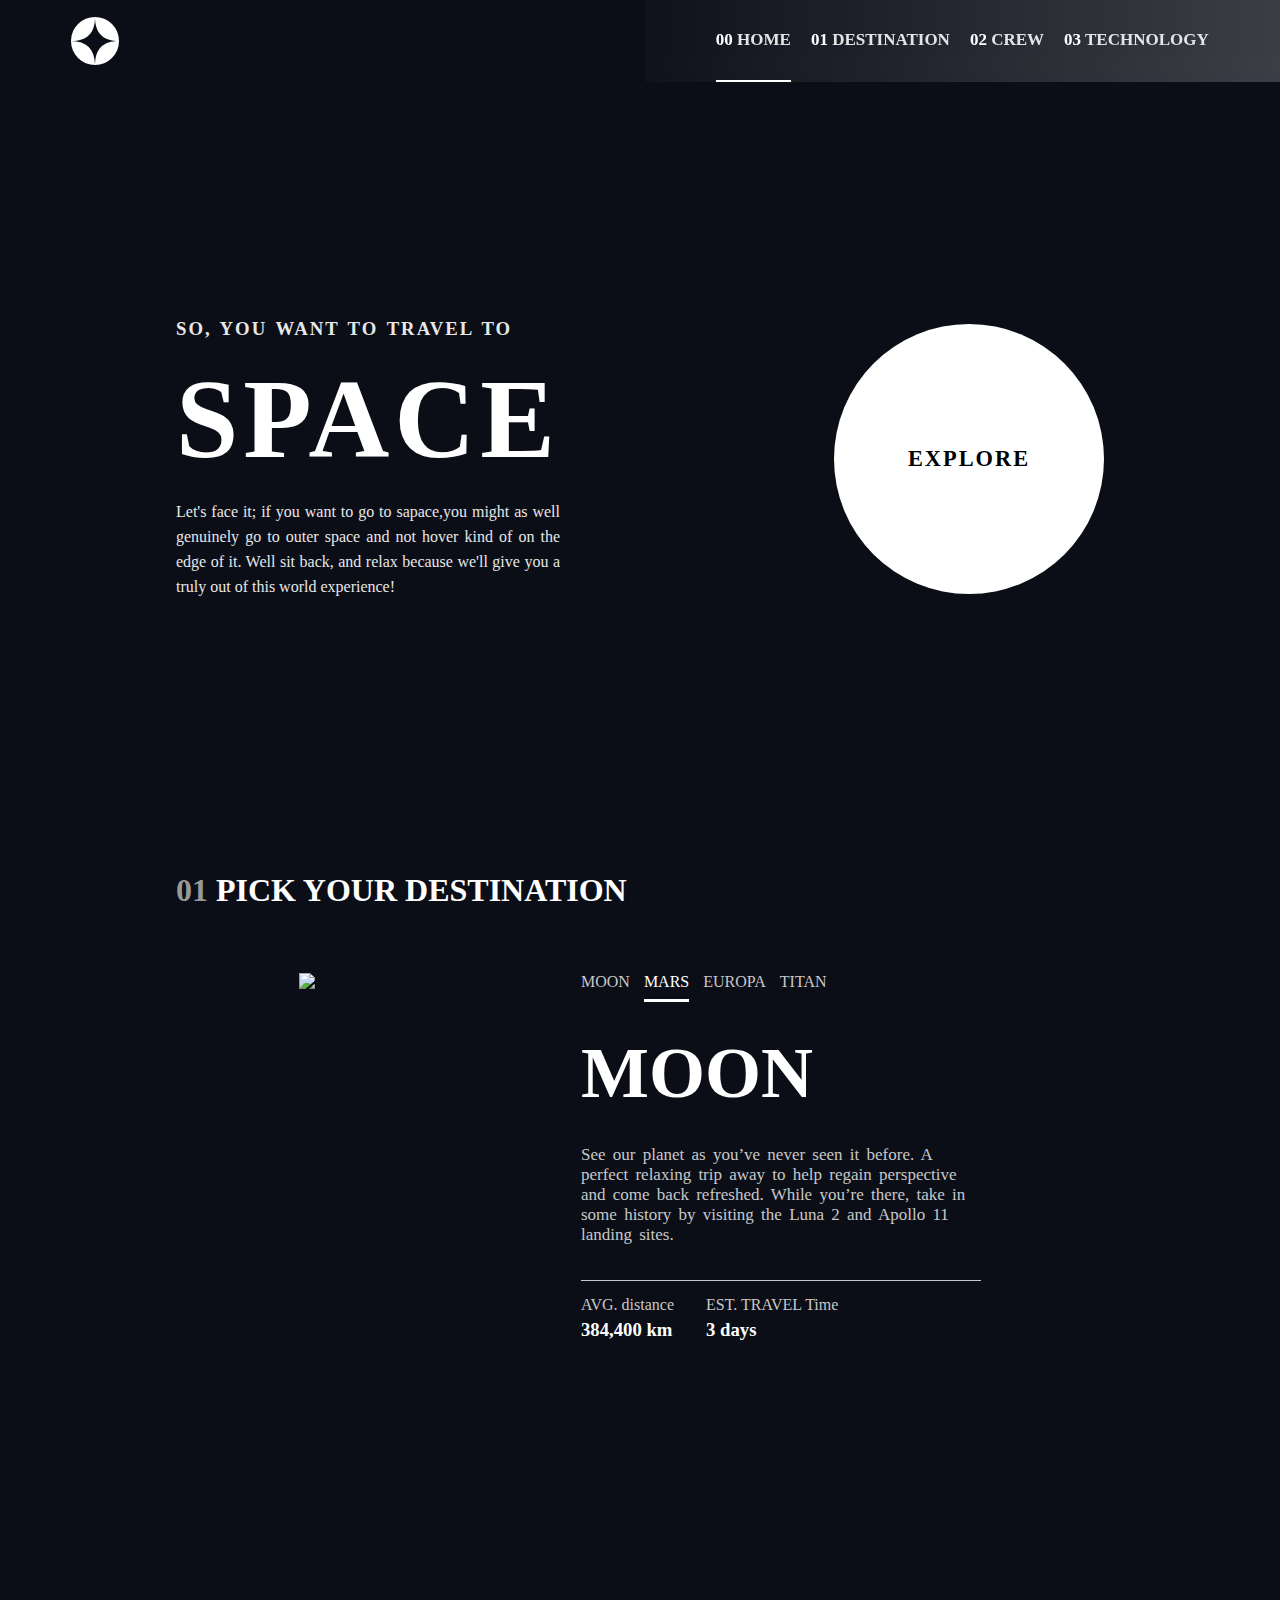
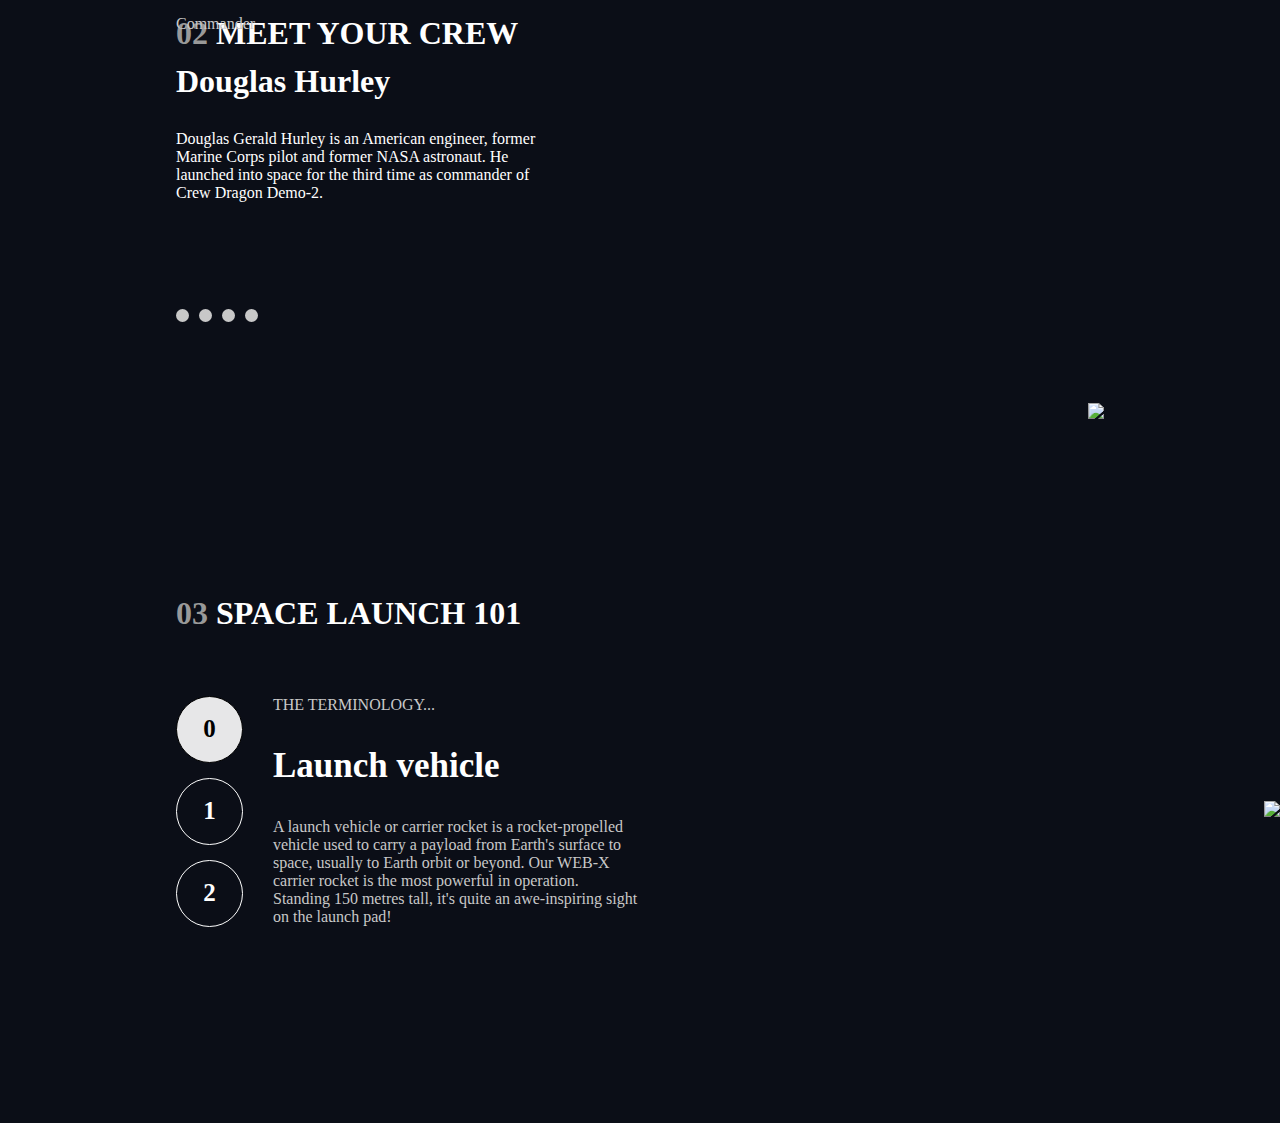
==== commit 1f5cca17: "Update index.html" ====
--- a/index.html
+++ b/index.html
@@ -72,7 +72,7 @@
                     <div class="content">
                         <!-- satrt contentLeft -->
                         <div class="contentLeft">
-                            <img src="\images\starter-code\assets\destination\image-mars.png" alt="MARS Planet">
+                            <img src="\images\starter-code\assets\destination\image-mars.png">
                         </div>
                         <!-- satrt contentRight -->
                         <div class="contentRight">
@@ -206,7 +206,7 @@
                 </div>
             </section>
             <!-- start technology -->
-            <section id="technology">
+            <section id="technology" title="technology">
                 <div class="container">
                     <h1><span>03</span> SPACE LAUNCH 101</h1>
                     <!-- start content -->
@@ -218,6 +218,7 @@
                                 <div class="circle c1"><span>1</span></div>
                                 <div class="circle c2"><span>2</span></div>
                             </div>
+                            <!-- terminologyContent -->
                             <div class="terminologyContent">
                                 <div class="terminology t0">
                                     <span>THE TERMINOLOGY...</span>
@@ -238,7 +239,7 @@
                         </div>
                             <!-- start contentRight -->
                         <div class="contentRight">
-                            <img src="\images\starter-code\assets\technology\image-launch-vehicle-portrait.jpg" alt="MARS Planet">
+                            <img src="\images\starter-code\assets\technology\image-launch-vehicle-portrait.jpg" >
                         </div>
                     </div>
                 </div>
@@ -250,5 +251,6 @@
         <script src="humbrger.js" type="text/javascript"></script>
         <script src="itemPlanet.js" type="text/javascript"></script>
         <script src="crewPerson.js" type="text/javascript"></script>
+        <script src="terminologyContent.js" type="text/javascript"></script>
     </body>
 </html>
